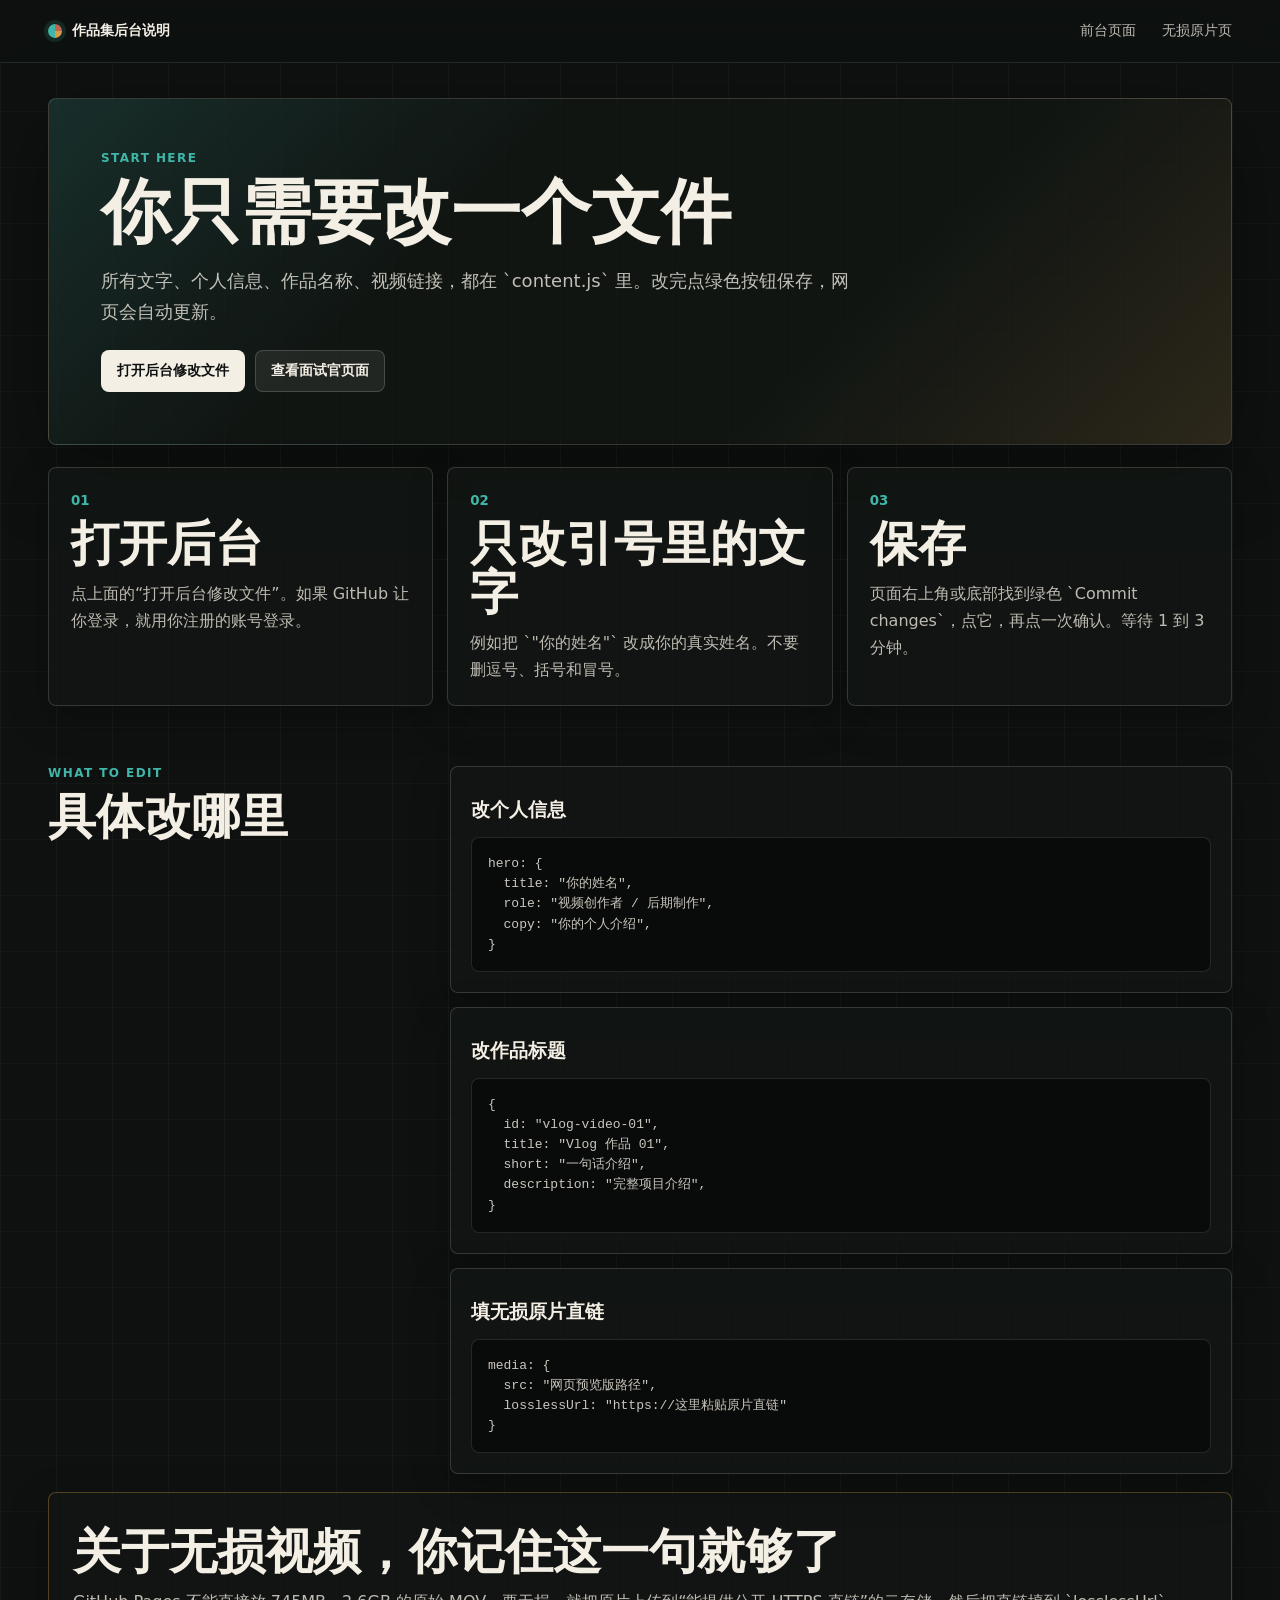
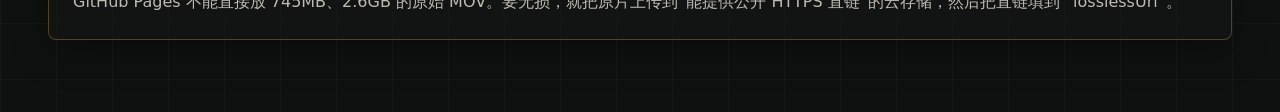
==== admin.html @ d9e008d7 "Add lossless video page and editing guide" ====
<!doctype html>
<html lang="zh-CN">
  <head>
    <meta charset="utf-8" />
    <meta name="viewport" content="width=device-width, initial-scale=1" />
    <title>后台修改说明 | 视频作品集</title>
    <meta name="robots" content="noindex, nofollow" />
    <link rel="icon" href="assets/favicon.svg" type="image/svg+xml" />
    <link rel="stylesheet" href="styles.css" />
  </head>
  <body class="admin-page">
    <header class="site-header">
      <a class="brand" href="index.html">
        <span class="brand-mark" aria-hidden="true"></span>
        <span>作品集后台说明</span>
      </a>
      <nav class="nav-links" aria-label="后台说明导航">
        <a href="index.html">前台页面</a>
        <a href="lossless.html">无损原片页</a>
      </nav>
    </header>

    <main class="admin-main">
      <section class="admin-hero" aria-labelledby="admin-title">
        <p class="eyebrow">Start Here</p>
        <h1 id="admin-title">你只需要改一个文件</h1>
        <p>所有文字、个人信息、作品名称、视频链接，都在 `content.js` 里。改完点绿色按钮保存，网页会自动更新。</p>
        <div class="hero-actions">
          <a class="button primary" href="https://github.com/litu03140-sys/video-portfolio/edit/main/content.js">
            打开后台修改文件
          </a>
          <a class="button secondary" href="https://litu03140-sys.github.io/video-portfolio/">
            查看面试官页面
          </a>
        </div>
      </section>

      <section class="admin-steps" aria-label="修改步骤">
        <article>
          <small>01</small>
          <h2>打开后台</h2>
          <p>点上面的“打开后台修改文件”。如果 GitHub 让你登录，就用你注册的账号登录。</p>
        </article>
        <article>
          <small>02</small>
          <h2>只改引号里的文字</h2>
          <p>例如把 `"你的姓名"` 改成你的真实姓名。不要删逗号、括号和冒号。</p>
        </article>
        <article>
          <small>03</small>
          <h2>保存</h2>
          <p>页面右上角或底部找到绿色 `Commit changes`，点它，再点一次确认。等待 1 到 3 分钟。</p>
        </article>
      </section>

      <section class="admin-guide" aria-label="具体改哪里">
        <div>
          <p class="eyebrow">What To Edit</p>
          <h2>具体改哪里</h2>
        </div>
        <div class="guide-list">
          <article>
            <h3>改个人信息</h3>
            <pre><code>hero: {
  title: "你的姓名",
  role: "视频创作者 / 后期制作",
  copy: "你的个人介绍",
}</code></pre>
          </article>
          <article>
            <h3>改作品标题</h3>
            <pre><code>{
  id: "vlog-video-01",
  title: "Vlog 作品 01",
  short: "一句话介绍",
  description: "完整项目介绍",
}</code></pre>
          </article>
          <article id="lossless-url">
            <h3>填无损原片直链</h3>
            <pre><code>media: {
  src: "网页预览版路径",
  losslessUrl: "https://这里粘贴原片直链"
}</code></pre>
          </article>
        </div>
      </section>

      <section class="admin-warning">
        <h2>关于无损视频，你记住这一句就够了</h2>
        <p>GitHub Pages 不能直接放 745MB、2.6GB 的原始 MOV。要无损，就把原片上传到“能提供公开 HTTPS 直链”的云存储，然后把直链填到 `losslessUrl`。</p>
      </section>
    </main>
  </body>
</html>
---- styles.css ----
:root {
  color-scheme: dark;
  --ink: #0e1110;
  --panel: rgba(18, 22, 20, 0.78);
  --panel-solid: #171b19;
  --paper: #f4efe5;
  --muted: #c8c1b4;
  --line: rgba(244, 239, 229, 0.16);
  --teal: #3fb6a8;
  --amber: #d79b49;
  --brick: #bf6653;
  --olive: #9fae62;
  --shadow: 0 22px 80px rgba(0, 0, 0, 0.34);
  --soft-shadow: 0 12px 38px rgba(0, 0, 0, 0.26);
  --radius: 8px;
  font-family:
    Inter, "PingFang SC", "Hiragino Sans GB", "Microsoft YaHei", system-ui,
    -apple-system, BlinkMacSystemFont, "Segoe UI", sans-serif;
}

* {
  box-sizing: border-box;
}

html {
  scroll-behavior: smooth;
}

body {
  margin: 0;
  overflow-x: hidden;
  background:
    linear-gradient(90deg, rgba(244, 239, 229, 0.035) 1px, transparent 1px),
    linear-gradient(0deg, rgba(244, 239, 229, 0.025) 1px, transparent 1px),
    var(--ink);
  background-size: 56px 56px;
  color: var(--paper);
  letter-spacing: 0;
}

body::selection {
  background: var(--amber);
  color: var(--ink);
}

a {
  color: inherit;
  text-decoration: none;
}

button,
a {
  -webkit-tap-highlight-color: transparent;
}

button {
  font: inherit;
}

h1,
h2,
h3,
p {
  margin: 0;
  min-width: 0;
  overflow-wrap: anywhere;
}

h1,
h2 {
  line-height: 1.02;
}

.site-header {
  position: fixed;
  z-index: 20;
  top: 0;
  left: 0;
  right: 0;
  display: flex;
  align-items: center;
  justify-content: space-between;
  gap: 18px;
  padding: 14px clamp(18px, 4vw, 48px);
  border-bottom: 1px solid rgba(244, 239, 229, 0.1);
  background: rgba(14, 17, 16, 0.78);
  backdrop-filter: blur(18px);
}

.brand {
  display: inline-flex;
  align-items: center;
  gap: 10px;
  min-width: max-content;
  font-size: 14px;
  font-weight: 800;
}

.brand-mark {
  width: 14px;
  height: 14px;
  border-radius: 50%;
  background:
    linear-gradient(90deg, var(--teal) 0 50%, transparent 50%),
    linear-gradient(0deg, var(--amber) 0 50%, var(--brick) 50%);
  box-shadow: 0 0 0 4px rgba(63, 182, 168, 0.14);
}

.nav-links {
  display: flex;
  align-items: center;
  gap: clamp(12px, 2vw, 26px);
  color: rgba(244, 239, 229, 0.76);
  font-size: 14px;
}

.nav-links a {
  padding: 8px 0;
}

.nav-links a:hover,
.nav-links a:focus-visible {
  color: var(--paper);
}

.first-screen {
  position: relative;
  min-height: 100svh;
  display: grid;
  align-items: start;
  padding: 86px clamp(18px, 4vw, 48px) 28px;
  overflow: hidden;
}

.first-screen::after {
  content: "";
  position: absolute;
  right: clamp(10px, 2vw, 26px);
  top: 92px;
  bottom: 28px;
  width: 10px;
  opacity: 0.42;
  background: repeating-linear-gradient(
    180deg,
    rgba(244, 239, 229, 0.42) 0 8px,
    transparent 8px 18px
  );
}

.hero-image,
.hero-scrim {
  position: absolute;
  inset: 0;
}

.hero-image {
  width: 100%;
  height: 100%;
  object-fit: cover;
  object-position: center;
  filter: saturate(0.88) contrast(1.04);
}

.hero-scrim {
  background:
    linear-gradient(115deg, rgba(63, 182, 168, 0.12), transparent 34%),
    linear-gradient(90deg, rgba(14, 17, 16, 0.92), rgba(14, 17, 16, 0.72) 44%, rgba(14, 17, 16, 0.34)),
    linear-gradient(0deg, rgba(14, 17, 16, 0.96), rgba(14, 17, 16, 0.18) 58%);
}

.first-grid {
  position: relative;
  z-index: 1;
  width: min(1280px, 100%);
  margin: 0 auto;
  display: grid;
  grid-template-columns: minmax(300px, 0.92fr) minmax(0, 1.08fr);
  gap: clamp(18px, 3vw, 32px);
  align-items: stretch;
}

.intro-column {
  min-width: 0;
  display: grid;
  align-content: start;
  gap: clamp(14px, 2vw, 20px);
}

.profile-panel,
.showcase-panel {
  position: relative;
  min-width: 0;
  border: 1px solid var(--line);
  border-radius: var(--radius);
  background:
    linear-gradient(135deg, rgba(244, 239, 229, 0.08), transparent 38%),
    var(--panel);
  box-shadow: var(--shadow);
  backdrop-filter: blur(18px);
}

.profile-panel::before,
.showcase-panel::before {
  content: "";
  position: absolute;
  left: 0;
  right: 0;
  top: 0;
  height: 3px;
  background: linear-gradient(90deg, var(--teal), var(--amber), var(--brick));
}

.profile-panel {
  padding: clamp(22px, 3vw, 32px);
  display: flex;
  flex-direction: column;
  justify-content: center;
}

.showcase-panel {
  display: flex;
  flex-direction: column;
}

.eyebrow {
  margin-bottom: 12px;
  color: var(--teal);
  font-size: 12px;
  font-weight: 850;
  letter-spacing: 0.12em;
  text-transform: uppercase;
}

h1 {
  font-size: clamp(42px, 5.5vw, 72px);
  letter-spacing: 0;
}

.hero-role {
  margin-top: 12px;
  color: var(--amber);
  font-size: clamp(16px, 1.7vw, 20px);
  font-weight: 780;
}

.hero-copy {
  margin-top: 16px;
  color: rgba(244, 239, 229, 0.82);
  font-size: 16px;
  line-height: 1.66;
}

.profile-facts {
  display: grid;
  gap: 10px;
  margin: 20px 0 0;
}

.profile-facts div {
  display: grid;
  grid-template-columns: 54px minmax(0, 1fr);
  gap: 12px;
}

.profile-facts dt,
.profile-facts dd {
  margin: 0;
}

.profile-facts dt {
  color: rgba(244, 239, 229, 0.52);
  font-size: 13px;
}

.profile-facts dd {
  color: var(--paper);
  font-weight: 720;
}

.profile-tags {
  display: flex;
  flex-wrap: wrap;
  gap: 8px;
  margin-top: 20px;
}

.profile-tags span,
.window-group {
  border: 1px solid rgba(244, 239, 229, 0.14);
  border-radius: 999px;
  background: rgba(244, 239, 229, 0.08);
  color: rgba(244, 239, 229, 0.78);
  font-size: 12px;
  font-weight: 760;
}

.profile-tags span {
  padding: 7px 10px;
}

.hero-actions,
.dialog-actions {
  display: flex;
  flex-wrap: wrap;
  gap: 10px;
  margin-top: 22px;
}

.button {
  min-height: 42px;
  display: inline-flex;
  align-items: center;
  justify-content: center;
  padding: 0 15px;
  border: 1px solid rgba(244, 239, 229, 0.18);
  border-radius: var(--radius);
  font-size: 14px;
  font-weight: 780;
  transition:
    transform 160ms ease,
    background 160ms ease,
    border-color 160ms ease;
}

.button:hover,
.button:focus-visible {
  transform: translateY(-1px);
}

.button.primary {
  border-color: transparent;
  background: var(--paper);
  color: var(--ink);
}

.button.secondary {
  background: rgba(244, 239, 229, 0.08);
}

.showcase-panel {
  padding: clamp(18px, 3vw, 28px);
}

.panel-heading,
.section-heading {
  display: flex;
  align-items: end;
  justify-content: space-between;
  gap: 18px;
  margin-bottom: 18px;
}

h2 {
  font-size: clamp(28px, 4vw, 48px);
}

.panel-heading p:last-child,
.section-heading p:last-child {
  max-width: 320px;
  color: rgba(244, 239, 229, 0.7);
  line-height: 1.65;
}

.spotlight-grid {
  display: grid;
  grid-template-columns: repeat(2, minmax(0, 1fr));
  gap: 14px;
}

.project-window {
  position: relative;
  min-width: 0;
  width: 100%;
  min-height: 240px;
  overflow: hidden;
  border: 1px solid rgba(244, 239, 229, 0.14);
  border-radius: var(--radius);
  background:
    linear-gradient(135deg, rgba(244, 239, 229, 0.06), transparent 42%),
    #191d1b;
  color: var(--paper);
  cursor: pointer;
  text-align: left;
  box-shadow: var(--soft-shadow);
  transition:
    transform 180ms ease,
    border-color 180ms ease,
    box-shadow 180ms ease;
}

.project-window:hover,
.project-window:focus-visible {
  transform: translateY(-3px);
  border-color: color-mix(in srgb, var(--accent), white 18%);
  box-shadow: 0 18px 46px rgba(0, 0, 0, 0.36);
}

.project-window.spotlight {
  aspect-ratio: 16 / 10;
  min-height: 220px;
}

.project-window.standard {
  aspect-ratio: 16 / 10;
  min-height: 220px;
}

.project-window img,
.project-window .window-overlay {
  position: absolute;
  inset: 0;
  width: 100%;
  height: 100%;
}

.project-window img {
  object-fit: cover;
  filter: saturate(0.88) contrast(1.04);
  transition: transform 500ms ease;
}

.project-window:hover img,
.project-window:focus-visible img {
  transform: scale(1.035);
}

.window-overlay {
  background:
    linear-gradient(0deg, rgba(14, 17, 16, 0.92), transparent 62%),
    linear-gradient(90deg, color-mix(in srgb, var(--accent), transparent 40%), transparent 60%);
}

.play-indicator,
.detail-indicator {
  position: absolute;
  z-index: 2;
  top: 16px;
  right: 16px;
  width: 46px;
  height: 46px;
  border: 1px solid rgba(244, 239, 229, 0.36);
  border-radius: 50%;
  background: rgba(14, 17, 16, 0.62);
  backdrop-filter: blur(12px);
}

.window-number {
  position: absolute;
  z-index: 2;
  top: 17px;
  left: 18px;
  color: rgba(244, 239, 229, 0.68);
  font-size: 12px;
  font-weight: 850;
}

.play-indicator::before {
  content: "";
  position: absolute;
  top: 50%;
  left: 55%;
  width: 0;
  height: 0;
  transform: translate(-50%, -50%);
  border-top: 8px solid transparent;
  border-bottom: 8px solid transparent;
  border-left: 12px solid var(--paper);
}

.detail-indicator::before,
.detail-indicator::after {
  content: "";
  position: absolute;
  background: var(--paper);
}

.detail-indicator::before {
  top: 22px;
  left: 14px;
  width: 18px;
  height: 2px;
}

.detail-indicator::after {
  top: 14px;
  left: 22px;
  width: 2px;
  height: 18px;
}

.window-text {
  position: absolute;
  z-index: 2;
  left: 18px;
  right: 18px;
  bottom: 18px;
  display: grid;
  gap: 9px;
}

.window-group {
  width: max-content;
  max-width: 100%;
  padding: 6px 9px;
}

.window-text strong {
  font-size: clamp(22px, 3vw, 34px);
  line-height: 1.04;
}

.project-window.standard .window-text strong {
  font-size: clamp(20px, 2.2vw, 28px);
}

.window-text span:last-child {
  color: rgba(244, 239, 229, 0.74);
  line-height: 1.45;
}

.category-strip {
  position: relative;
  z-index: 3;
  width: 100%;
  margin: 0;
  display: grid;
  grid-template-columns: repeat(3, minmax(0, 1fr));
  gap: 1px;
  border: 1px solid var(--line);
  background: var(--line);
}

.category-tile {
  min-width: 0;
  min-height: 70px;
  padding: 14px;
  border: 0;
  background:
    linear-gradient(135deg, color-mix(in srgb, var(--accent, var(--teal)), transparent 86%), transparent),
    #151917;
  color: var(--paper);
  cursor: pointer;
  text-align: left;
  transition:
    background 160ms ease,
    transform 160ms ease;
}

.category-tile:hover,
.category-tile:focus-visible {
  background: #1f2522;
  transform: translateY(-1px);
}

.category-tile strong,
.category-tile span,
.category-tile small {
  display: block;
}

.category-tile small {
  margin-bottom: 8px;
  color: color-mix(in srgb, var(--accent, var(--teal)), white 18%);
  font-size: 11px;
  font-weight: 850;
}

.category-tile strong {
  font-size: 18px;
}

.category-tile span {
  margin-top: 8px;
  color: rgba(244, 239, 229, 0.62);
  font-size: 13px;
  line-height: 1.4;
}

.section-wrap {
  width: min(1280px, calc(100% - 36px));
  margin: 0 auto;
  padding: clamp(64px, 9vw, 106px) 0;
}

.project-grid {
  display: grid;
  grid-template-columns: repeat(3, minmax(0, 1fr));
  gap: 14px;
}

.about {
  display: grid;
  grid-template-columns: minmax(240px, 0.7fr) minmax(0, 1fr);
  gap: clamp(28px, 6vw, 80px);
  border-top: 1px solid var(--line);
}

.about-copy {
  display: grid;
  gap: 16px;
  color: rgba(244, 239, 229, 0.76);
  font-size: 18px;
  line-height: 1.82;
}

.project-dialog {
  width: min(980px, calc(100% - 30px));
  max-height: calc(100% - 30px);
  padding: 0;
  overflow: auto;
  border: 1px solid rgba(244, 239, 229, 0.16);
  border-radius: var(--radius);
  background: var(--panel-solid);
  color: var(--paper);
  box-shadow: var(--shadow);
}

.project-dialog::backdrop {
  background: rgba(0, 0, 0, 0.76);
  backdrop-filter: blur(8px);
}

.dialog-close {
  position: absolute;
  z-index: 4;
  top: 12px;
  right: 12px;
  width: 38px;
  height: 38px;
  border: 1px solid rgba(244, 239, 229, 0.22);
  border-radius: 50%;
  background: rgba(14, 17, 16, 0.74);
  color: var(--paper);
  cursor: pointer;
  font-size: 24px;
  line-height: 1;
}

.dialog-media {
  aspect-ratio: 16 / 9;
  background: #050605;
}

.dialog-media img,
.dialog-media video,
.dialog-media iframe {
  display: block;
  width: 100%;
  height: 100%;
  border: 0;
}

.dialog-media img {
  object-fit: cover;
}

.dialog-media video {
  object-fit: contain;
}

.dialog-body {
  padding: clamp(22px, 4vw, 36px);
}

.dialog-body p {
  color: rgba(244, 239, 229, 0.78);
  line-height: 1.75;
}

.detail-list {
  display: grid;
  grid-template-columns: repeat(3, minmax(0, 1fr));
  gap: 1px;
  margin: 24px 0 0;
  background: var(--line);
  border: 1px solid var(--line);
}

.detail-list div {
  min-width: 0;
  padding: 16px;
  background: #141817;
}

.detail-list dt,
.detail-list dd {
  margin: 0;
}

.detail-list dt {
  margin-bottom: 8px;
  color: var(--amber);
  font-size: 12px;
  font-weight: 850;
}

.detail-list dd {
  color: rgba(244, 239, 229, 0.76);
  line-height: 1.6;
}

.lossless-main,
.admin-main {
  min-height: 100svh;
  padding: 98px clamp(18px, 4vw, 48px) 72px;
}

.lossless-hero,
.admin-hero {
  width: min(1280px, 100%);
  margin: 0 auto 22px;
  padding: clamp(28px, 5vw, 52px);
  border: 1px solid var(--line);
  border-radius: var(--radius);
  background:
    linear-gradient(135deg, rgba(63, 182, 168, 0.16), transparent 34%),
    linear-gradient(315deg, rgba(215, 155, 73, 0.14), transparent 34%),
    rgba(18, 22, 20, 0.82);
  box-shadow: var(--shadow);
}

.lossless-hero h1,
.admin-hero h1 {
  max-width: 850px;
}

.lossless-hero p:not(.eyebrow),
.admin-hero p:not(.eyebrow) {
  max-width: 760px;
  margin-top: 16px;
  color: rgba(244, 239, 229, 0.78);
  font-size: 18px;
  line-height: 1.75;
}

.lossless-list {
  width: min(1280px, 100%);
  margin: 0 auto;
  display: grid;
  gap: 18px;
}

.lossless-card {
  display: grid;
  grid-template-columns: minmax(0, 1.15fr) minmax(280px, 0.85fr);
  overflow: hidden;
  border: 1px solid var(--line);
  border-radius: var(--radius);
  background:
    linear-gradient(135deg, color-mix(in srgb, var(--accent), transparent 86%), transparent 36%),
    #151917;
  box-shadow: var(--soft-shadow);
}

.lossless-player {
  position: relative;
  min-height: 360px;
  background: #050605;
}

.lossless-player video {
  display: block;
  width: 100%;
  height: 100%;
  min-height: 360px;
  object-fit: contain;
}

.lossless-empty {
  position: absolute;
  left: 18px;
  right: 18px;
  bottom: 18px;
  padding: 11px 12px;
  border: 1px solid rgba(244, 239, 229, 0.16);
  border-radius: var(--radius);
  background: rgba(14, 17, 16, 0.74);
  color: rgba(244, 239, 229, 0.78);
  backdrop-filter: blur(14px);
}

.lossless-card-body {
  min-width: 0;
  padding: clamp(22px, 4vw, 34px);
}

.lossless-card-body h2 {
  font-size: clamp(28px, 4vw, 44px);
}

.lossless-card-body > p {
  margin-top: 14px;
  color: rgba(244, 239, 229, 0.76);
  line-height: 1.75;
}

.lossless-meta {
  display: grid;
  gap: 1px;
  margin: 24px 0 0;
  overflow: hidden;
  border: 1px solid var(--line);
  border-radius: var(--radius);
  background: var(--line);
}

.lossless-meta div {
  min-width: 0;
  padding: 13px 14px;
  background: rgba(14, 17, 16, 0.76);
}

.lossless-meta dt,
.lossless-meta dd {
  margin: 0;
}

.lossless-meta dt {
  color: var(--amber);
  font-size: 12px;
  font-weight: 850;
}

.lossless-meta dd {
  margin-top: 5px;
  color: rgba(244, 239, 229, 0.78);
  overflow-wrap: anywhere;
}

.local-file-button {
  cursor: pointer;
}

.local-file-button input {
  position: absolute;
  width: 1px;
  height: 1px;
  opacity: 0;
  pointer-events: none;
}

.lossless-note {
  display: grid;
  grid-template-columns: minmax(240px, 0.7fr) minmax(0, 1fr);
  gap: clamp(26px, 5vw, 68px);
}

.admin-steps,
.admin-guide,
.admin-warning {
  width: min(1280px, 100%);
  margin: 18px auto 0;
}

.admin-steps {
  display: grid;
  grid-template-columns: repeat(3, minmax(0, 1fr));
  gap: 14px;
}

.admin-steps article,
.guide-list article,
.admin-warning {
  border: 1px solid var(--line);
  border-radius: var(--radius);
  background: rgba(18, 22, 20, 0.78);
  box-shadow: var(--soft-shadow);
}

.admin-steps article {
  padding: 22px;
}

.admin-steps small {
  color: var(--teal);
  font-weight: 850;
}

.admin-steps h2,
.guide-list h3,
.admin-warning h2 {
  margin: 10px 0 0;
}

.admin-steps p,
.admin-warning p {
  margin-top: 12px;
  color: rgba(244, 239, 229, 0.76);
  line-height: 1.7;
}

.admin-guide {
  display: grid;
  grid-template-columns: minmax(220px, 0.45fr) minmax(0, 1fr);
  gap: clamp(22px, 4vw, 50px);
  padding-top: 42px;
}

.guide-list {
  display: grid;
  gap: 14px;
}

.guide-list article {
  padding: 20px;
}

pre {
  margin: 14px 0 0;
  overflow-x: auto;
  padding: 16px;
  border: 1px solid rgba(244, 239, 229, 0.12);
  border-radius: var(--radius);
  background: #090b0a;
  color: rgba(244, 239, 229, 0.82);
  line-height: 1.55;
}

.admin-warning {
  padding: 24px;
  border-color: rgba(215, 155, 73, 0.34);
}

@media (max-width: 1020px) {
  .first-grid,
  .about,
  .lossless-card,
  .lossless-note,
  .admin-guide {
    grid-template-columns: 1fr;
  }

  .first-screen {
    min-height: auto;
    padding-top: 96px;
  }

  .project-window.spotlight {
    aspect-ratio: 16 / 10;
  }

  .admin-steps {
    grid-template-columns: 1fr;
  }
}

@media (max-width: 760px) {
  .site-header {
    align-items: flex-start;
    flex-direction: column;
    gap: 8px;
  }

  .nav-links {
    width: 100%;
    overflow-x: auto;
    padding-bottom: 2px;
  }

  .spotlight-grid,
  .project-grid,
  .detail-list {
    grid-template-columns: 1fr;
  }

  .panel-heading,
  .section-heading {
    align-items: flex-start;
    flex-direction: column;
  }

  .category-strip {
    grid-template-columns: repeat(2, minmax(0, 1fr));
  }

  .category-tile span {
    display: none;
  }

  .profile-tags {
    display: none;
  }

  .lossless-main,
  .admin-main {
    padding-top: 118px;
  }

  .lossless-player,
  .lossless-player video {
    min-height: 230px;
  }
}

@media (max-width: 520px) {
  .first-screen {
    padding-left: 16px;
    padding-right: 16px;
  }

  .profile-panel,
  .showcase-panel {
    padding: 20px;
  }

  h1 {
    font-size: 44px;
  }

  .category-strip,
  .section-wrap {
    width: min(100% - 32px, 1280px);
  }

  .category-strip {
    grid-template-columns: repeat(2, minmax(0, 1fr));
  }

  .profile-facts div {
    grid-template-columns: 48px minmax(0, 1fr);
  }
}
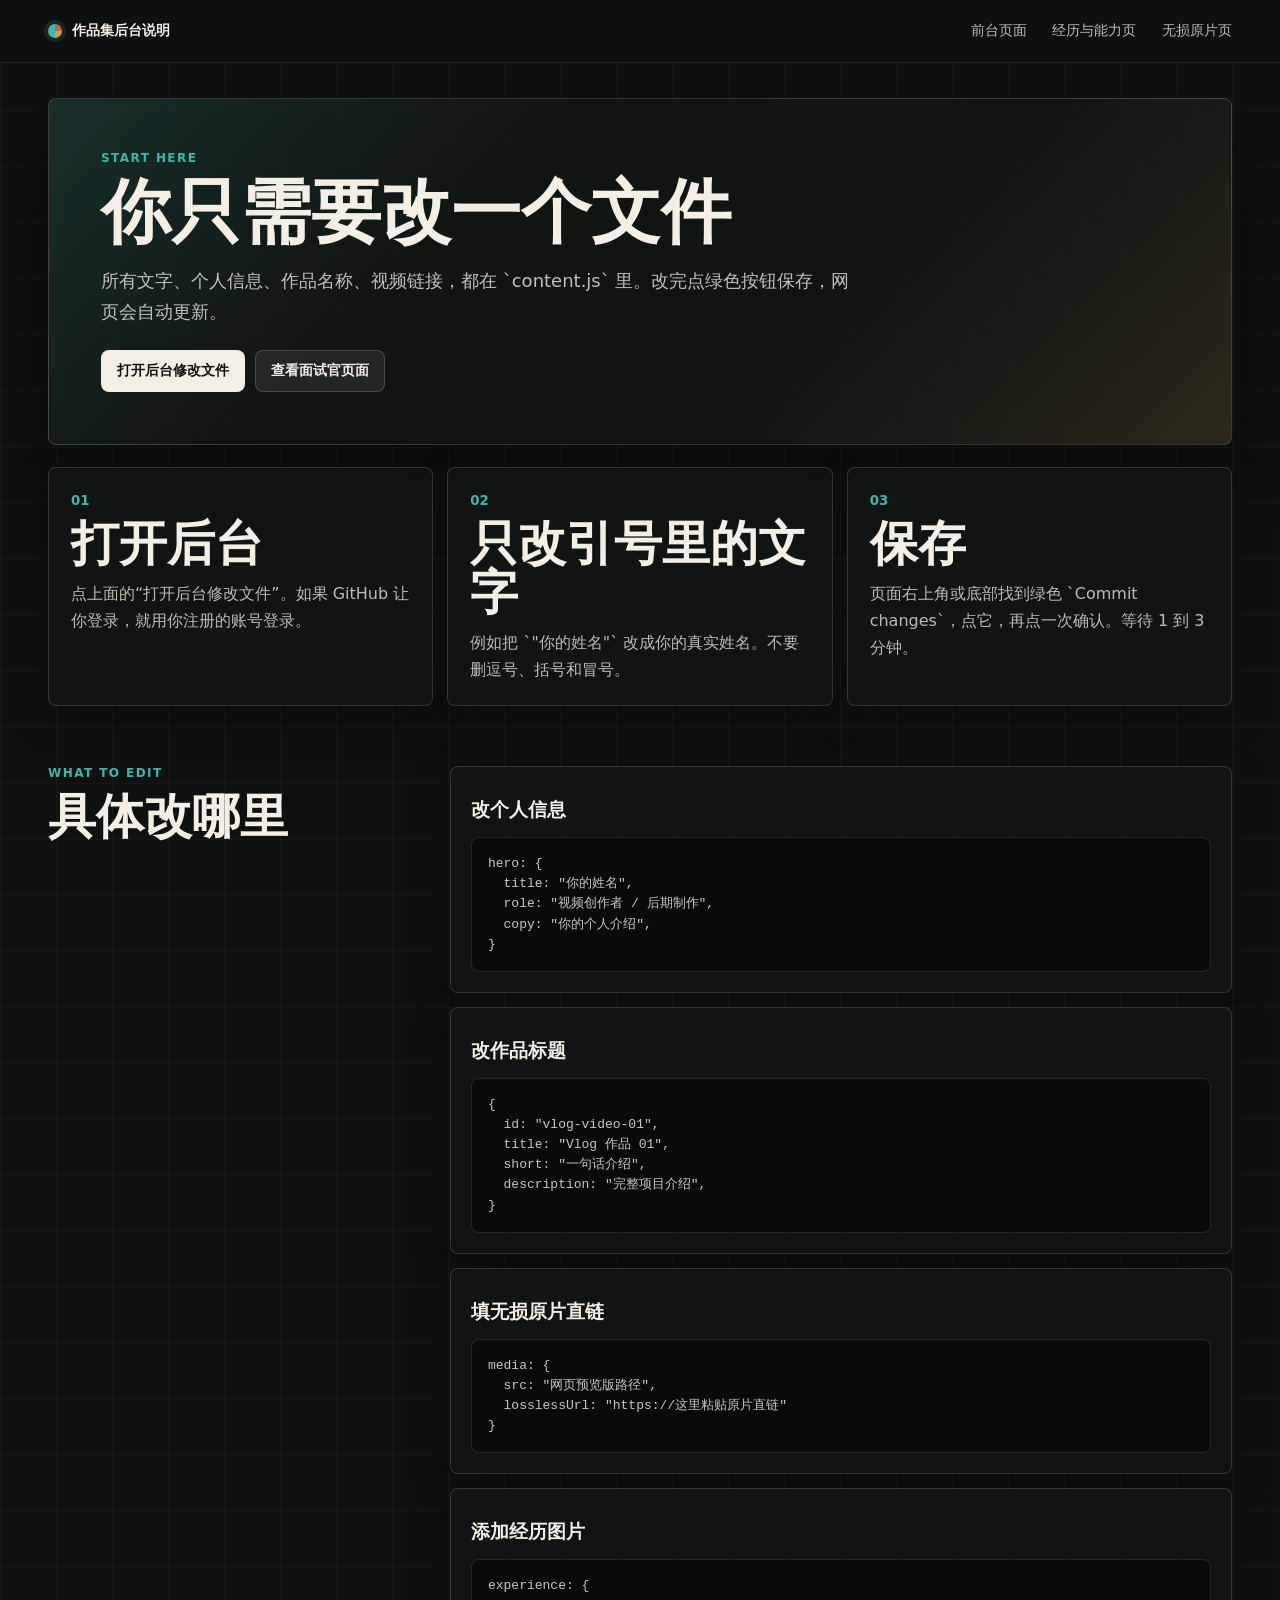
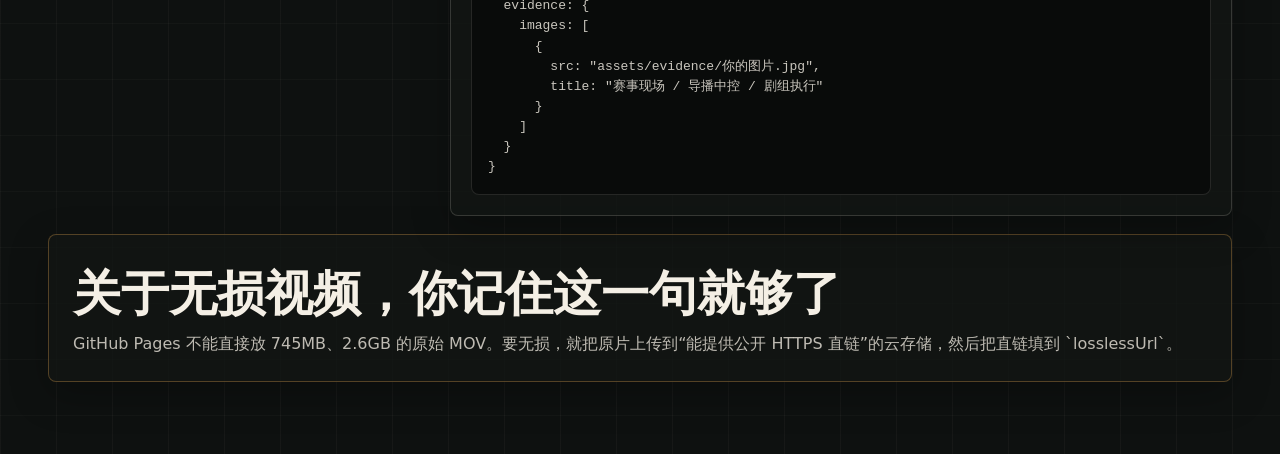
==== commit e9b6312e: "Add experience and capability page" ====
--- a/admin.html
+++ b/admin.html
@@ -16,6 +16,7 @@
       </a>
       <nav class="nav-links" aria-label="后台说明导航">
         <a href="index.html">前台页面</a>
+        <a href="experience.html">经历与能力页</a>
         <a href="lossless.html">无损原片页</a>
       </nav>
     </header>
@@ -83,6 +84,19 @@
   losslessUrl: "https://这里粘贴原片直链"
 }</code></pre>
           </article>
+          <article>
+            <h3>添加经历图片</h3>
+            <pre><code>experience: {
+  evidence: {
+    images: [
+      {
+        src: "assets/evidence/你的图片.jpg",
+        title: "赛事现场 / 导播中控 / 剧组执行"
+      }
+    ]
+  }
+}</code></pre>
+          </article>
         </div>
       </section>
 
--- a/styles.css
+++ b/styles.css
@@ -215,6 +215,24 @@
   display: flex;
   flex-direction: column;
   justify-content: center;
+}
+
+.profile-head {
+  display: grid;
+  grid-template-columns: 112px minmax(0, 1fr);
+  gap: 18px;
+  align-items: center;
+}
+
+.profile-photo {
+  width: 112px;
+  aspect-ratio: 4 / 5;
+  display: block;
+  object-fit: cover;
+  border: 1px solid rgba(244, 239, 229, 0.28);
+  border-radius: var(--radius);
+  background: #f4efe5;
+  box-shadow: 0 14px 34px rgba(0, 0, 0, 0.28);
 }
 
 .showcase-panel {
@@ -921,12 +939,292 @@
   border-color: rgba(215, 155, 73, 0.34);
 }
 
+.experience-main {
+  min-height: 100svh;
+  padding: 98px clamp(18px, 4vw, 48px) 72px;
+}
+
+.experience-hero,
+.experience-section {
+  width: min(1280px, 100%);
+  margin: 0 auto;
+}
+
+.experience-hero {
+  display: grid;
+  grid-template-columns: minmax(0, 1fr) minmax(280px, 0.64fr);
+  gap: clamp(22px, 4vw, 54px);
+  align-items: end;
+  padding: clamp(30px, 5vw, 56px);
+  border: 1px solid var(--line);
+  border-radius: var(--radius);
+  background:
+    linear-gradient(135deg, rgba(63, 182, 168, 0.16), transparent 35%),
+    linear-gradient(315deg, rgba(191, 102, 83, 0.12), transparent 38%),
+    rgba(18, 22, 20, 0.84);
+  box-shadow: var(--shadow);
+}
+
+.experience-hero p:not(.eyebrow) {
+  max-width: 760px;
+  margin-top: 16px;
+  color: rgba(244, 239, 229, 0.78);
+  font-size: 18px;
+  line-height: 1.76;
+}
+
+.experience-stats {
+  display: grid;
+  grid-template-columns: repeat(2, minmax(0, 1fr));
+  gap: 1px;
+  overflow: hidden;
+  border: 1px solid var(--line);
+  border-radius: var(--radius);
+  background: var(--line);
+}
+
+.experience-stats div {
+  min-width: 0;
+  padding: 20px;
+  background: rgba(14, 17, 16, 0.74);
+}
+
+.experience-stats strong,
+.experience-stats span {
+  display: block;
+}
+
+.experience-stats strong {
+  color: var(--paper);
+  font-size: clamp(28px, 4vw, 44px);
+  line-height: 1;
+}
+
+.experience-stats span {
+  margin-top: 8px;
+  color: rgba(244, 239, 229, 0.62);
+  line-height: 1.45;
+}
+
+.experience-section {
+  padding-top: clamp(44px, 7vw, 82px);
+}
+
+.experience-heading {
+  display: grid;
+  grid-template-columns: minmax(220px, 0.4fr) minmax(0, 1fr);
+  gap: clamp(18px, 4vw, 46px);
+  align-items: start;
+  margin-bottom: 18px;
+}
+
+.experience-heading > p:last-child {
+  color: rgba(244, 239, 229, 0.72);
+  line-height: 1.75;
+}
+
+.role-strip,
+.timeline-tags,
+.project-roles {
+  display: flex;
+  flex-wrap: wrap;
+  gap: 8px;
+}
+
+.role-strip span,
+.timeline-tags span,
+.project-roles span {
+  border: 1px solid rgba(244, 239, 229, 0.14);
+  border-radius: 999px;
+  background: rgba(244, 239, 229, 0.08);
+  color: rgba(244, 239, 229, 0.78);
+  font-size: 13px;
+  font-weight: 760;
+}
+
+.role-strip span {
+  padding: 10px 13px;
+}
+
+.timeline-tags span,
+.project-roles span {
+  padding: 7px 10px;
+}
+
+.strength-grid,
+.skill-grid,
+.evidence-grid {
+  display: grid;
+  grid-template-columns: repeat(3, minmax(0, 1fr));
+  gap: 14px;
+}
+
+.strength-grid article,
+.skill-grid article,
+.timeline-card,
+.split-section article,
+.evidence-placeholder,
+.evidence-grid figure {
+  border: 1px solid var(--line);
+  border-radius: var(--radius);
+  background:
+    linear-gradient(135deg, rgba(244, 239, 229, 0.06), transparent 36%),
+    rgba(18, 22, 20, 0.78);
+  box-shadow: var(--soft-shadow);
+}
+
+.strength-grid article,
+.skill-grid article {
+  min-width: 0;
+  padding: 20px;
+}
+
+.strength-grid small {
+  color: var(--teal);
+  font-weight: 850;
+}
+
+.strength-grid h3,
+.skill-grid h3 {
+  margin: 10px 0 0;
+  font-size: 20px;
+}
+
+.strength-grid p,
+.skill-grid li,
+.timeline-card li,
+.split-section li {
+  color: rgba(244, 239, 229, 0.74);
+  line-height: 1.7;
+}
+
+.skill-grid ul,
+.timeline-card ul,
+.split-section ul {
+  margin: 14px 0 0;
+  padding-left: 18px;
+}
+
+.skill-grid li + li,
+.timeline-card li + li,
+.split-section li + li {
+  margin-top: 8px;
+}
+
+.timeline-list {
+  display: grid;
+  gap: 16px;
+}
+
+.timeline-card {
+  position: relative;
+  overflow: hidden;
+  padding: clamp(22px, 4vw, 34px);
+}
+
+.timeline-card::before {
+  content: "";
+  position: absolute;
+  inset: 0 auto 0 0;
+  width: 4px;
+  background: linear-gradient(180deg, var(--teal), var(--amber), var(--brick));
+}
+
+.timeline-meta,
+.timeline-header {
+  display: flex;
+  justify-content: space-between;
+  gap: 18px;
+}
+
+.timeline-meta {
+  align-items: center;
+  color: rgba(244, 239, 229, 0.58);
+  font-size: 13px;
+  font-weight: 760;
+}
+
+.timeline-meta strong {
+  color: var(--amber);
+}
+
+.timeline-header {
+  align-items: start;
+  margin-top: 14px;
+}
+
+.timeline-header h3 {
+  font-size: clamp(24px, 3vw, 36px);
+}
+
+.timeline-header p {
+  margin-top: 8px;
+  color: rgba(244, 239, 229, 0.74);
+  font-weight: 760;
+}
+
+.project-roles {
+  margin-top: 18px;
+}
+
+.evidence-grid figure {
+  min-width: 0;
+  overflow: hidden;
+  margin: 0;
+}
+
+.evidence-grid img {
+  display: block;
+  width: 100%;
+  aspect-ratio: 4 / 3;
+  object-fit: cover;
+}
+
+.evidence-grid figcaption {
+  padding: 12px 14px;
+  color: rgba(244, 239, 229, 0.76);
+  font-weight: 760;
+}
+
+.evidence-placeholder {
+  min-height: 170px;
+  display: grid;
+  place-items: center;
+  align-content: center;
+  gap: 10px;
+  color: rgba(244, 239, 229, 0.7);
+}
+
+.evidence-placeholder span {
+  width: 42px;
+  height: 42px;
+  display: inline-grid;
+  place-items: center;
+  border: 1px solid rgba(244, 239, 229, 0.2);
+  border-radius: 50%;
+  color: var(--teal);
+  font-size: 24px;
+}
+
+.split-section {
+  display: grid;
+  grid-template-columns: minmax(0, 1fr) minmax(0, 1fr);
+  gap: 14px;
+}
+
+.split-section article {
+  padding: 22px;
+}
+
 @media (max-width: 1020px) {
   .first-grid,
   .about,
   .lossless-card,
   .lossless-note,
-  .admin-guide {
+  .admin-guide,
+  .experience-hero,
+  .experience-heading,
+  .split-section {
     grid-template-columns: 1fr;
   }
 
@@ -939,7 +1237,10 @@
     aspect-ratio: 16 / 10;
   }
 
-  .admin-steps {
+  .admin-steps,
+  .strength-grid,
+  .skill-grid,
+  .evidence-grid {
     grid-template-columns: 1fr;
   }
 }
@@ -973,6 +1274,15 @@
     grid-template-columns: repeat(2, minmax(0, 1fr));
   }
 
+  .category-tile {
+    min-height: 50px;
+    padding: 10px 12px;
+  }
+
+  .category-tile small {
+    display: none;
+  }
+
   .category-tile span {
     display: none;
   }
@@ -982,8 +1292,14 @@
   }
 
   .lossless-main,
-  .admin-main {
+  .admin-main,
+  .experience-main {
     padding-top: 118px;
+  }
+
+  .timeline-meta,
+  .timeline-header {
+    flex-direction: column;
   }
 
   .lossless-player,
@@ -1003,8 +1319,17 @@
     padding: 20px;
   }
 
+  .profile-head {
+    grid-template-columns: 82px minmax(0, 1fr);
+    gap: 14px;
+  }
+
+  .profile-photo {
+    width: 82px;
+  }
+
   h1 {
-    font-size: 44px;
+    font-size: 40px;
   }
 
   .category-strip,
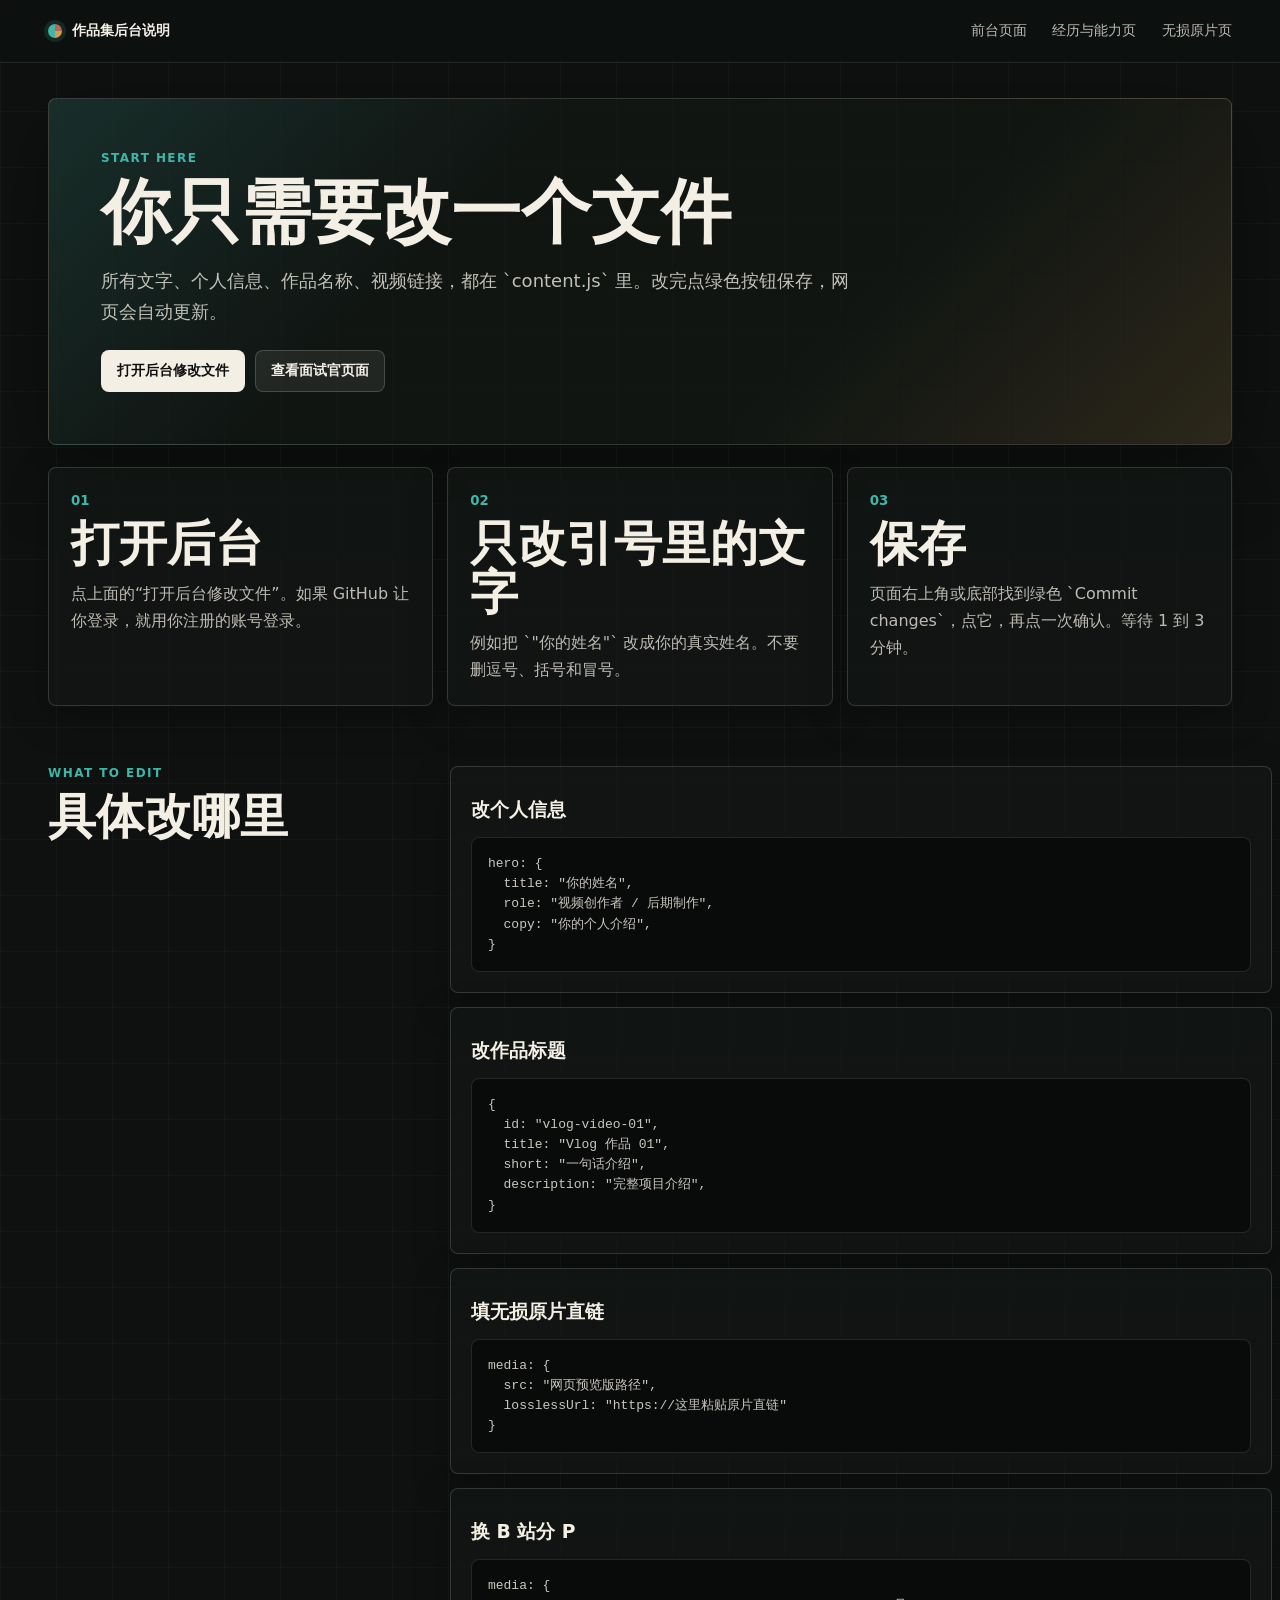
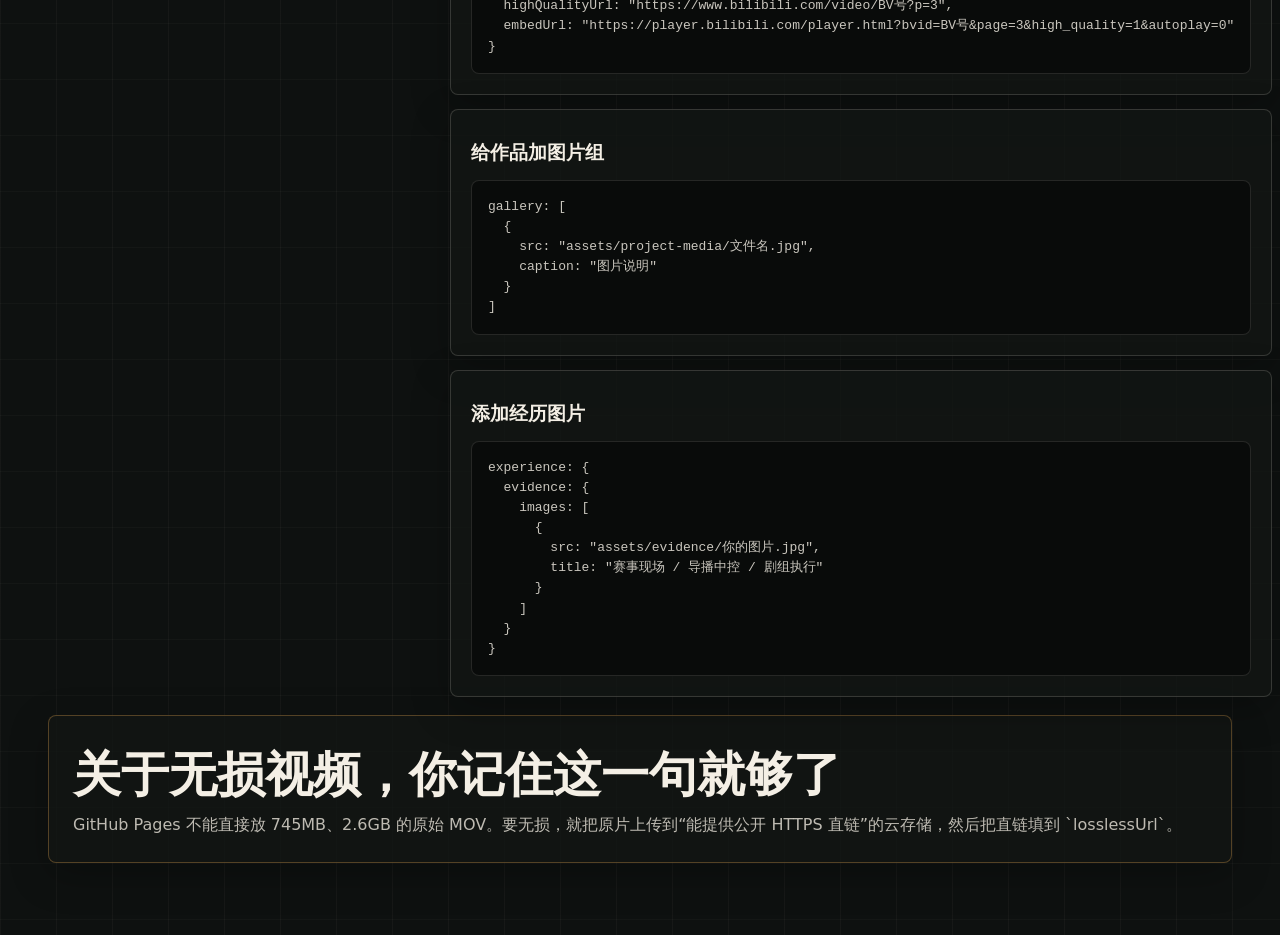
==== commit 55f70dcb: "Add photography lighting and AIGC works" ====
--- a/admin.html
+++ b/admin.html
@@ -85,6 +85,22 @@
 }</code></pre>
           </article>
           <article>
+            <h3>换 B 站分 P</h3>
+            <pre><code>media: {
+  highQualityUrl: "https://www.bilibili.com/video/BV号?p=3",
+  embedUrl: "https://player.bilibili.com/player.html?bvid=BV号&page=3&high_quality=1&autoplay=0"
+}</code></pre>
+          </article>
+          <article>
+            <h3>给作品加图片组</h3>
+            <pre><code>gallery: [
+  {
+    src: "assets/project-media/文件名.jpg",
+    caption: "图片说明"
+  }
+]</code></pre>
+          </article>
+          <article>
             <h3>添加经历图片</h3>
             <pre><code>experience: {
   evidence: {
--- a/styles.css
+++ b/styles.css
@@ -717,6 +717,53 @@
   line-height: 1.6;
 }
 
+.dialog-gallery {
+  margin-top: 24px;
+}
+
+.dialog-gallery:empty {
+  display: none;
+}
+
+.dialog-gallery h3 {
+  margin: 0 0 12px;
+  color: var(--paper);
+  font-size: 18px;
+  letter-spacing: 0;
+}
+
+.gallery-grid {
+  display: grid;
+  grid-template-columns: repeat(3, minmax(0, 1fr));
+  gap: 10px;
+}
+
+.gallery-item {
+  min-width: 0;
+  overflow: hidden;
+  border: 1px solid rgba(244, 239, 229, 0.14);
+  border-radius: var(--radius);
+  background: rgba(244, 239, 229, 0.06);
+}
+
+.gallery-item img {
+  display: block;
+  width: 100%;
+  aspect-ratio: 4 / 3;
+  object-fit: cover;
+  background: #050605;
+}
+
+.gallery-item span {
+  min-height: 42px;
+  display: flex;
+  align-items: center;
+  padding: 10px 11px;
+  color: rgba(244, 239, 229, 0.72);
+  font-size: 13px;
+  line-height: 1.35;
+}
+
 .lossless-main,
 .admin-main {
   min-height: 100svh;
@@ -1260,7 +1307,8 @@
 
   .spotlight-grid,
   .project-grid,
-  .detail-list {
+  .detail-list,
+  .gallery-grid {
     grid-template-columns: 1fr;
   }
 
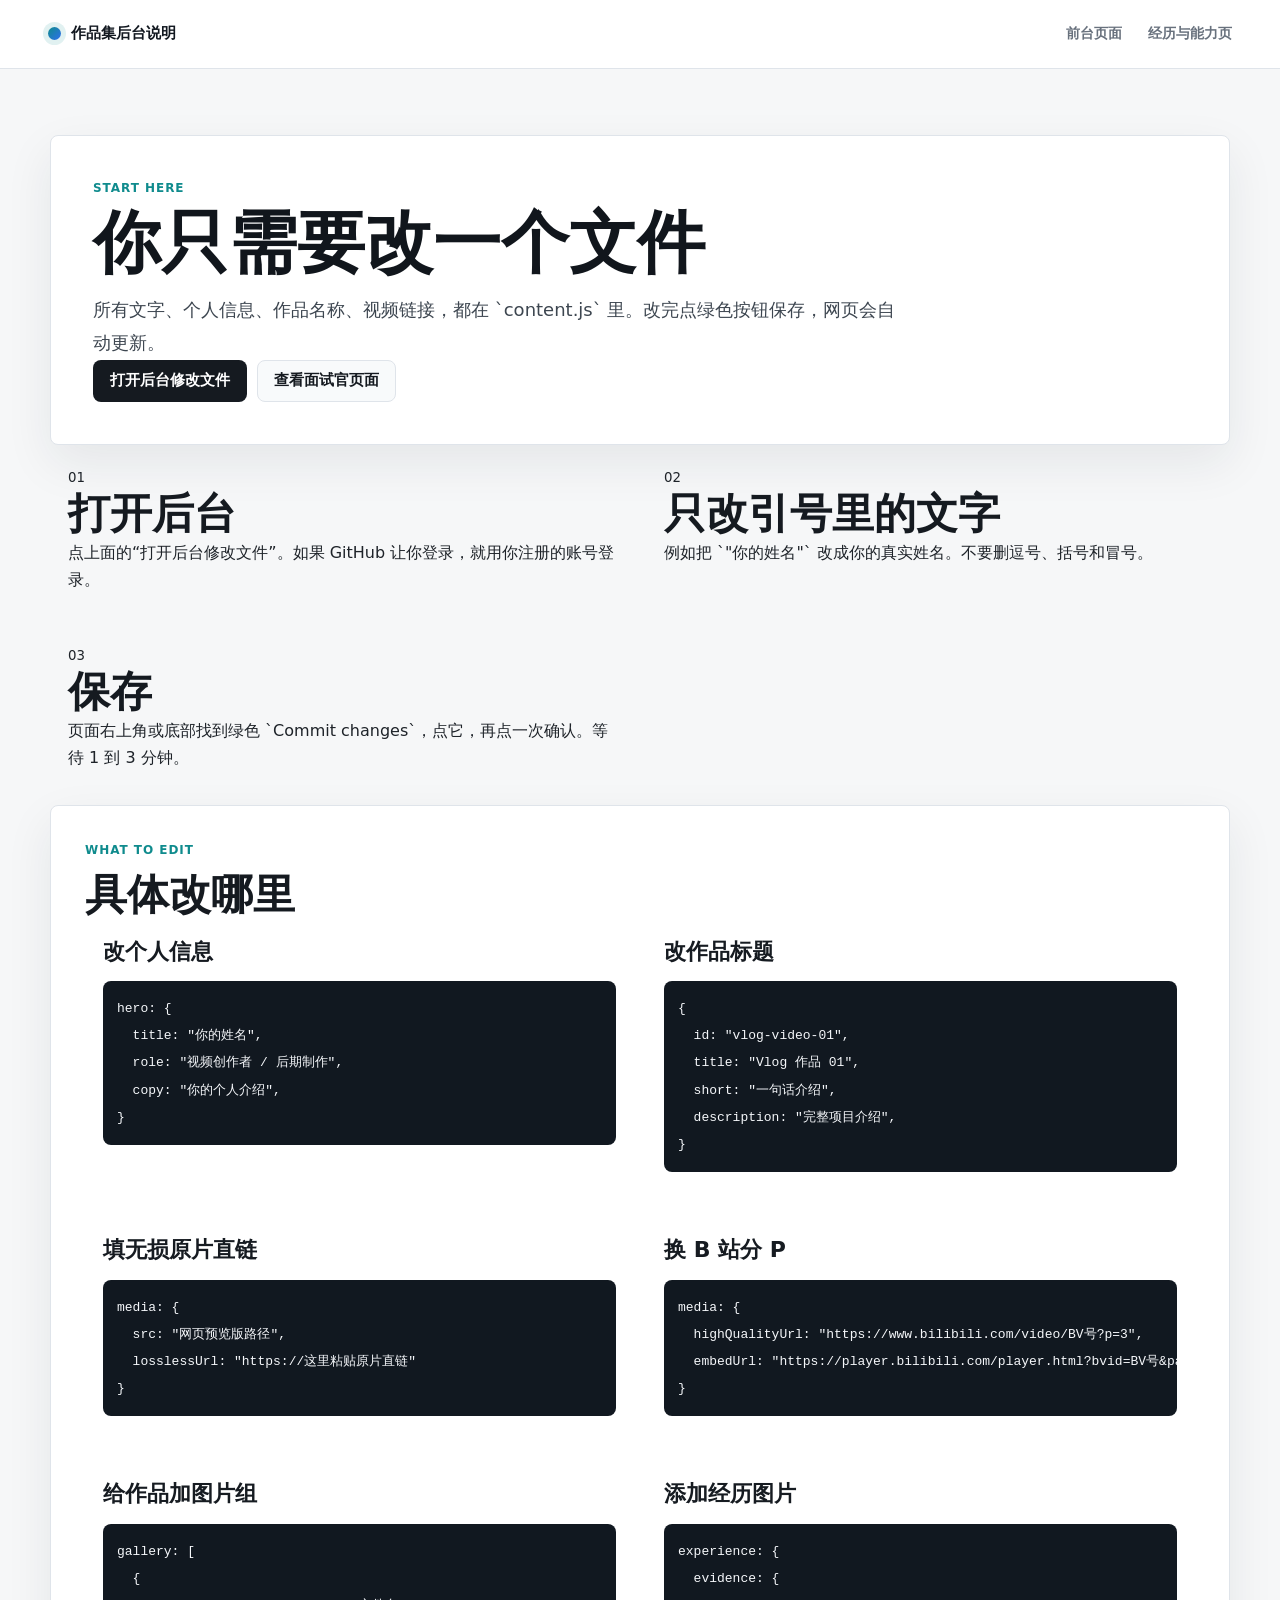
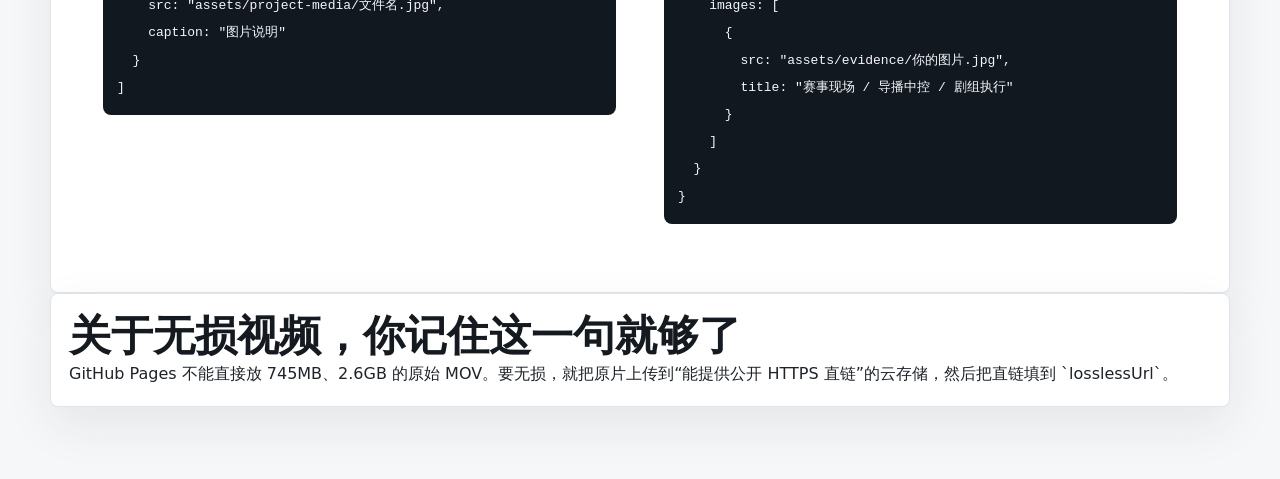
==== commit 6e929cfe: "Simplify portfolio layout and direct video links" ====
--- a/admin.html
+++ b/admin.html
@@ -17,7 +17,6 @@
       <nav class="nav-links" aria-label="后台说明导航">
         <a href="index.html">前台页面</a>
         <a href="experience.html">经历与能力页</a>
-        <a href="lossless.html">无损原片页</a>
       </nav>
     </header>
 
--- a/styles.css
+++ b/styles.css
@@ -1,21 +1,20 @@
 :root {
-  color-scheme: dark;
-  --ink: #0e1110;
-  --panel: rgba(18, 22, 20, 0.78);
-  --panel-solid: #171b19;
-  --paper: #f4efe5;
-  --muted: #c8c1b4;
-  --line: rgba(244, 239, 229, 0.16);
-  --teal: #3fb6a8;
-  --amber: #d79b49;
-  --brick: #bf6653;
-  --olive: #9fae62;
-  --shadow: 0 22px 80px rgba(0, 0, 0, 0.34);
-  --soft-shadow: 0 12px 38px rgba(0, 0, 0, 0.26);
+  color-scheme: light;
+  --page: #f6f7f8;
+  --paper: #ffffff;
+  --ink: #1e2329;
+  --muted: #68717d;
+  --soft: #eef1f4;
+  --line: #dfe4ea;
+  --accent: #0f8b8d;
+  --accent-2: #2f6fed;
+  --warm: #c4773d;
+  --danger: #b6534b;
+  --shadow: 0 18px 48px rgba(24, 34, 45, 0.08);
   --radius: 8px;
   font-family:
-    Inter, "PingFang SC", "Hiragino Sans GB", "Microsoft YaHei", system-ui,
-    -apple-system, BlinkMacSystemFont, "Segoe UI", sans-serif;
+    "PingFang SC", "Hiragino Sans GB", "Microsoft YaHei", "Noto Sans CJK SC",
+    system-ui, -apple-system, BlinkMacSystemFont, "Segoe UI", sans-serif;
 }
 
 * {
@@ -29,18 +28,15 @@
 body {
   margin: 0;
   overflow-x: hidden;
-  background:
-    linear-gradient(90deg, rgba(244, 239, 229, 0.035) 1px, transparent 1px),
-    linear-gradient(0deg, rgba(244, 239, 229, 0.025) 1px, transparent 1px),
-    var(--ink);
-  background-size: 56px 56px;
-  color: var(--paper);
+  background: var(--page);
+  color: var(--ink);
+  font-size: 16px;
+  line-height: 1.7;
   letter-spacing: 0;
 }
 
 body::selection {
-  background: var(--amber);
-  color: var(--ink);
+  background: rgba(15, 139, 141, 0.18);
 }
 
 a {
@@ -60,30 +56,52 @@
 h1,
 h2,
 h3,
+h4,
 p {
   margin: 0;
   min-width: 0;
   overflow-wrap: anywhere;
 }
 
-h1,
+h1 {
+  color: #11161c;
+  font-size: clamp(42px, 6vw, 68px);
+  line-height: 1.04;
+  letter-spacing: 0;
+}
+
 h2 {
-  line-height: 1.02;
+  color: #151a20;
+  font-size: clamp(28px, 3.8vw, 42px);
+  line-height: 1.16;
+  letter-spacing: 0;
+}
+
+h3 {
+  color: #161b21;
+  font-size: 22px;
+  line-height: 1.25;
+  letter-spacing: 0;
+}
+
+h4 {
+  color: #161b21;
+  font-size: 20px;
+  line-height: 1.3;
+  letter-spacing: 0;
 }
 
 .site-header {
-  position: fixed;
+  position: sticky;
   z-index: 20;
   top: 0;
-  left: 0;
-  right: 0;
   display: flex;
   align-items: center;
   justify-content: space-between;
   gap: 18px;
   padding: 14px clamp(18px, 4vw, 48px);
-  border-bottom: 1px solid rgba(244, 239, 229, 0.1);
-  background: rgba(14, 17, 16, 0.78);
+  border-bottom: 1px solid var(--line);
+  background: rgba(255, 255, 255, 0.92);
   backdrop-filter: blur(18px);
 }
 
@@ -92,26 +110,27 @@
   align-items: center;
   gap: 10px;
   min-width: max-content;
-  font-size: 14px;
+  color: #121820;
+  font-size: 15px;
   font-weight: 800;
 }
 
 .brand-mark {
-  width: 14px;
-  height: 14px;
+  width: 13px;
+  height: 13px;
   border-radius: 50%;
-  background:
-    linear-gradient(90deg, var(--teal) 0 50%, transparent 50%),
-    linear-gradient(0deg, var(--amber) 0 50%, var(--brick) 50%);
-  box-shadow: 0 0 0 4px rgba(63, 182, 168, 0.14);
+  background: linear-gradient(135deg, var(--accent), var(--accent-2));
+  box-shadow: 0 0 0 5px rgba(15, 139, 141, 0.12);
 }
 
 .nav-links {
   display: flex;
   align-items: center;
   gap: clamp(12px, 2vw, 26px);
-  color: rgba(244, 239, 229, 0.76);
+  color: var(--muted);
   font-size: 14px;
+  font-weight: 650;
+  white-space: nowrap;
 }
 
 .nav-links a {
@@ -120,164 +139,83 @@
 
 .nav-links a:hover,
 .nav-links a:focus-visible {
-  color: var(--paper);
+  color: var(--accent);
 }
 
 .first-screen {
-  position: relative;
-  min-height: 100svh;
-  display: grid;
-  align-items: start;
-  padding: 86px clamp(18px, 4vw, 48px) 28px;
-  overflow: hidden;
-}
-
-.first-screen::after {
-  content: "";
-  position: absolute;
-  right: clamp(10px, 2vw, 26px);
-  top: 92px;
-  bottom: 28px;
-  width: 10px;
-  opacity: 0.42;
-  background: repeating-linear-gradient(
-    180deg,
-    rgba(244, 239, 229, 0.42) 0 8px,
-    transparent 8px 18px
-  );
-}
-
-.hero-image,
-.hero-scrim {
-  position: absolute;
-  inset: 0;
-}
-
-.hero-image {
-  width: 100%;
-  height: 100%;
+  width: min(1180px, calc(100% - 40px));
+  margin: 0 auto;
+  padding: clamp(36px, 7vw, 76px) 0 18px;
+}
+
+.profile-panel {
+  display: grid;
+  grid-template-columns: 160px minmax(0, 1fr);
+  gap: clamp(22px, 4vw, 42px);
+  align-items: center;
+  padding: clamp(24px, 5vw, 44px);
+  border: 1px solid var(--line);
+  border-radius: var(--radius);
+  background: var(--paper);
+  box-shadow: var(--shadow);
+}
+
+.profile-head {
+  display: contents;
+}
+
+.profile-head > div {
+  min-width: 0;
+}
+
+.profile-photo {
+  width: 160px;
+  aspect-ratio: 4 / 5;
   object-fit: cover;
-  object-position: center;
-  filter: saturate(0.88) contrast(1.04);
-}
-
-.hero-scrim {
-  background:
-    linear-gradient(115deg, rgba(63, 182, 168, 0.12), transparent 34%),
-    linear-gradient(90deg, rgba(14, 17, 16, 0.92), rgba(14, 17, 16, 0.72) 44%, rgba(14, 17, 16, 0.34)),
-    linear-gradient(0deg, rgba(14, 17, 16, 0.96), rgba(14, 17, 16, 0.18) 58%);
-}
-
-.first-grid {
-  position: relative;
-  z-index: 1;
-  width: min(1280px, 100%);
-  margin: 0 auto;
-  display: grid;
-  grid-template-columns: minmax(300px, 0.92fr) minmax(0, 1.08fr);
-  gap: clamp(18px, 3vw, 32px);
-  align-items: stretch;
-}
-
-.intro-column {
-  min-width: 0;
-  display: grid;
-  align-content: start;
-  gap: clamp(14px, 2vw, 20px);
-}
-
-.profile-panel,
-.showcase-panel {
-  position: relative;
-  min-width: 0;
-  border: 1px solid var(--line);
-  border-radius: var(--radius);
-  background:
-    linear-gradient(135deg, rgba(244, 239, 229, 0.08), transparent 38%),
-    var(--panel);
-  box-shadow: var(--shadow);
-  backdrop-filter: blur(18px);
-}
-
-.profile-panel::before,
-.showcase-panel::before {
-  content: "";
-  position: absolute;
-  left: 0;
-  right: 0;
-  top: 0;
-  height: 3px;
-  background: linear-gradient(90deg, var(--teal), var(--amber), var(--brick));
-}
-
-.profile-panel {
-  padding: clamp(22px, 3vw, 32px);
-  display: flex;
-  flex-direction: column;
-  justify-content: center;
-}
-
-.profile-head {
-  display: grid;
-  grid-template-columns: 112px minmax(0, 1fr);
-  gap: 18px;
-  align-items: center;
-}
-
-.profile-photo {
-  width: 112px;
-  aspect-ratio: 4 / 5;
-  display: block;
-  object-fit: cover;
-  border: 1px solid rgba(244, 239, 229, 0.28);
-  border-radius: var(--radius);
-  background: #f4efe5;
-  box-shadow: 0 14px 34px rgba(0, 0, 0, 0.28);
-}
-
-.showcase-panel {
-  display: flex;
-  flex-direction: column;
+  border-radius: var(--radius);
+  border: 1px solid var(--line);
+  background: var(--soft);
 }
 
 .eyebrow {
-  margin-bottom: 12px;
-  color: var(--teal);
+  margin-bottom: 10px;
+  color: var(--accent);
   font-size: 12px;
   font-weight: 850;
-  letter-spacing: 0.12em;
+  letter-spacing: 0.08em;
   text-transform: uppercase;
-}
-
-h1 {
-  font-size: clamp(42px, 5.5vw, 72px);
-  letter-spacing: 0;
 }
 
 .hero-role {
   margin-top: 12px;
-  color: var(--amber);
-  font-size: clamp(16px, 1.7vw, 20px);
-  font-weight: 780;
+  color: var(--warm);
+  font-size: clamp(17px, 2vw, 22px);
+  font-weight: 760;
+  line-height: 1.45;
 }
 
 .hero-copy {
-  margin-top: 16px;
-  color: rgba(244, 239, 229, 0.82);
-  font-size: 16px;
-  line-height: 1.66;
+  grid-column: 2;
+  max-width: 820px;
+  color: #3b444f;
+  font-size: 18px;
+  line-height: 1.82;
 }
 
 .profile-facts {
-  display: grid;
+  grid-column: 2;
+  display: grid;
+  grid-template-columns: repeat(3, minmax(0, 1fr));
   gap: 10px;
-  margin: 20px 0 0;
+  margin: 0;
 }
 
 .profile-facts div {
-  display: grid;
-  grid-template-columns: 54px minmax(0, 1fr);
-  gap: 12px;
+  min-width: 0;
+  padding: 14px;
+  border: 1px solid var(--line);
+  border-radius: var(--radius);
+  background: #fafbfc;
 }
 
 .profile-facts dt,
@@ -286,30 +224,37 @@
 }
 
 .profile-facts dt {
-  color: rgba(244, 239, 229, 0.52);
+  margin-bottom: 4px;
+  color: var(--muted);
   font-size: 13px;
+  font-weight: 650;
 }
 
 .profile-facts dd {
-  color: var(--paper);
-  font-weight: 720;
+  color: #161b21;
+  font-size: 15px;
+  font-weight: 760;
+  line-height: 1.45;
 }
 
 .profile-tags {
+  grid-column: 2;
   display: flex;
   flex-wrap: wrap;
   gap: 8px;
-  margin-top: 20px;
 }
 
 .profile-tags span,
-.window-group {
-  border: 1px solid rgba(244, 239, 229, 0.14);
+.window-group,
+.timeline-tags span,
+.project-roles span,
+.role-strip span {
+  border: 1px solid rgba(15, 139, 141, 0.22);
   border-radius: 999px;
-  background: rgba(244, 239, 229, 0.08);
-  color: rgba(244, 239, 229, 0.78);
-  font-size: 12px;
-  font-weight: 760;
+  background: rgba(15, 139, 141, 0.08);
+  color: #176b70;
+  font-size: 13px;
+  font-weight: 720;
 }
 
 .profile-tags span {
@@ -318,10 +263,10 @@
 
 .hero-actions,
 .dialog-actions {
+  grid-column: 2;
   display: flex;
   flex-wrap: wrap;
   gap: 10px;
-  margin-top: 22px;
 }
 
 .button {
@@ -329,77 +274,77 @@
   display: inline-flex;
   align-items: center;
   justify-content: center;
-  padding: 0 15px;
-  border: 1px solid rgba(244, 239, 229, 0.18);
-  border-radius: var(--radius);
-  font-size: 14px;
+  padding: 0 16px;
+  border: 1px solid var(--line);
+  border-radius: var(--radius);
+  background: var(--paper);
+  color: #151a20;
+  font-size: 15px;
   font-weight: 780;
+  cursor: pointer;
   transition:
     transform 160ms ease,
-    background 160ms ease,
-    border-color 160ms ease;
+    border-color 160ms ease,
+    background 160ms ease;
 }
 
 .button:hover,
 .button:focus-visible {
   transform: translateY(-1px);
+  border-color: rgba(15, 139, 141, 0.45);
 }
 
 .button.primary {
   border-color: transparent;
-  background: var(--paper);
-  color: var(--ink);
+  background: #151a20;
+  color: #ffffff;
 }
 
 .button.secondary {
-  background: rgba(244, 239, 229, 0.08);
-}
-
-.showcase-panel {
-  padding: clamp(18px, 3vw, 28px);
-}
-
-.panel-heading,
-.section-heading {
+  background: #f8fafb;
+}
+
+.section-wrap {
+  width: min(1180px, calc(100% - 40px));
+  margin: 0 auto;
+  padding: clamp(42px, 7vw, 78px) 0;
+}
+
+.section-heading,
+.panel-heading {
   display: flex;
-  align-items: end;
+  align-items: flex-end;
   justify-content: space-between;
-  gap: 18px;
-  margin-bottom: 18px;
-}
-
-h2 {
-  font-size: clamp(28px, 4vw, 48px);
-}
-
-.panel-heading p:last-child,
-.section-heading p:last-child {
-  max-width: 320px;
-  color: rgba(244, 239, 229, 0.7);
-  line-height: 1.65;
-}
-
-.spotlight-grid {
-  display: grid;
-  grid-template-columns: repeat(2, minmax(0, 1fr));
-  gap: 14px;
+  gap: 22px;
+  margin-bottom: 20px;
+}
+
+.section-heading p:last-child,
+.panel-heading p:last-child {
+  max-width: 520px;
+  color: var(--muted);
+  font-size: 16px;
+  line-height: 1.7;
+}
+
+.project-grid {
+  display: grid;
+  grid-template-columns: repeat(3, minmax(0, 1fr));
+  gap: 16px;
 }
 
 .project-window {
   position: relative;
   min-width: 0;
-  width: 100%;
-  min-height: 240px;
+  min-height: 285px;
   overflow: hidden;
-  border: 1px solid rgba(244, 239, 229, 0.14);
-  border-radius: var(--radius);
-  background:
-    linear-gradient(135deg, rgba(244, 239, 229, 0.06), transparent 42%),
-    #191d1b;
-  color: var(--paper);
+  border: 1px solid var(--line);
+  border-radius: var(--radius);
+  background: var(--paper);
+  color: var(--ink);
   cursor: pointer;
   text-align: left;
-  box-shadow: var(--soft-shadow);
+  box-shadow: 0 12px 30px rgba(24, 34, 45, 0.07);
   transition:
     transform 180ms ease,
     border-color 180ms ease,
@@ -409,18 +354,13 @@
 .project-window:hover,
 .project-window:focus-visible {
   transform: translateY(-3px);
-  border-color: color-mix(in srgb, var(--accent), white 18%);
-  box-shadow: 0 18px 46px rgba(0, 0, 0, 0.36);
-}
-
+  border-color: color-mix(in srgb, var(--accent), #ffffff 35%);
+  box-shadow: 0 18px 42px rgba(24, 34, 45, 0.12);
+}
+
+.project-window.standard,
 .project-window.spotlight {
   aspect-ratio: 16 / 10;
-  min-height: 220px;
-}
-
-.project-window.standard {
-  aspect-ratio: 16 / 10;
-  min-height: 220px;
 }
 
 .project-window img,
@@ -433,7 +373,6 @@
 
 .project-window img {
   object-fit: cover;
-  filter: saturate(0.88) contrast(1.04);
   transition: transform 500ms ease;
 }
 
@@ -444,8 +383,8 @@
 
 .window-overlay {
   background:
-    linear-gradient(0deg, rgba(14, 17, 16, 0.92), transparent 62%),
-    linear-gradient(90deg, color-mix(in srgb, var(--accent), transparent 40%), transparent 60%);
+    linear-gradient(0deg, rgba(10, 15, 20, 0.82), transparent 62%),
+    linear-gradient(90deg, color-mix(in srgb, var(--accent), transparent 36%), transparent 62%);
 }
 
 .play-indicator,
@@ -454,22 +393,12 @@
   z-index: 2;
   top: 16px;
   right: 16px;
-  width: 46px;
-  height: 46px;
-  border: 1px solid rgba(244, 239, 229, 0.36);
+  width: 42px;
+  height: 42px;
+  border: 1px solid rgba(255, 255, 255, 0.42);
   border-radius: 50%;
-  background: rgba(14, 17, 16, 0.62);
-  backdrop-filter: blur(12px);
-}
-
-.window-number {
-  position: absolute;
-  z-index: 2;
-  top: 17px;
-  left: 18px;
-  color: rgba(244, 239, 229, 0.68);
-  font-size: 12px;
-  font-weight: 850;
+  background: rgba(0, 0, 0, 0.38);
+  backdrop-filter: blur(10px);
 }
 
 .play-indicator::before {
@@ -482,28 +411,38 @@
   transform: translate(-50%, -50%);
   border-top: 8px solid transparent;
   border-bottom: 8px solid transparent;
-  border-left: 12px solid var(--paper);
+  border-left: 12px solid #ffffff;
 }
 
 .detail-indicator::before,
 .detail-indicator::after {
   content: "";
   position: absolute;
-  background: var(--paper);
+  background: #ffffff;
 }
 
 .detail-indicator::before {
-  top: 22px;
-  left: 14px;
-  width: 18px;
+  top: 20px;
+  left: 13px;
+  width: 16px;
   height: 2px;
 }
 
 .detail-indicator::after {
-  top: 14px;
-  left: 22px;
+  top: 13px;
+  left: 20px;
   width: 2px;
-  height: 18px;
+  height: 16px;
+}
+
+.window-number {
+  position: absolute;
+  z-index: 2;
+  top: 17px;
+  left: 18px;
+  color: rgba(255, 255, 255, 0.8);
+  font-size: 12px;
+  font-weight: 850;
 }
 
 .window-text {
@@ -513,112 +452,42 @@
   right: 18px;
   bottom: 18px;
   display: grid;
-  gap: 9px;
+  gap: 8px;
+  color: #ffffff;
 }
 
 .window-group {
   width: max-content;
   max-width: 100%;
   padding: 6px 9px;
+  border-color: rgba(255, 255, 255, 0.28);
+  background: rgba(255, 255, 255, 0.14);
+  color: #ffffff;
 }
 
 .window-text strong {
-  font-size: clamp(22px, 3vw, 34px);
-  line-height: 1.04;
-}
-
-.project-window.standard .window-text strong {
-  font-size: clamp(20px, 2.2vw, 28px);
+  font-size: clamp(21px, 2.5vw, 30px);
+  line-height: 1.12;
 }
 
 .window-text span:last-child {
-  color: rgba(244, 239, 229, 0.74);
+  color: rgba(255, 255, 255, 0.82);
   line-height: 1.45;
 }
 
-.category-strip {
-  position: relative;
-  z-index: 3;
-  width: 100%;
-  margin: 0;
-  display: grid;
-  grid-template-columns: repeat(3, minmax(0, 1fr));
-  gap: 1px;
-  border: 1px solid var(--line);
-  background: var(--line);
-}
-
-.category-tile {
-  min-width: 0;
-  min-height: 70px;
-  padding: 14px;
-  border: 0;
-  background:
-    linear-gradient(135deg, color-mix(in srgb, var(--accent, var(--teal)), transparent 86%), transparent),
-    #151917;
-  color: var(--paper);
-  cursor: pointer;
-  text-align: left;
-  transition:
-    background 160ms ease,
-    transform 160ms ease;
-}
-
-.category-tile:hover,
-.category-tile:focus-visible {
-  background: #1f2522;
-  transform: translateY(-1px);
-}
-
-.category-tile strong,
-.category-tile span,
-.category-tile small {
-  display: block;
-}
-
-.category-tile small {
-  margin-bottom: 8px;
-  color: color-mix(in srgb, var(--accent, var(--teal)), white 18%);
-  font-size: 11px;
-  font-weight: 850;
-}
-
-.category-tile strong {
-  font-size: 18px;
-}
-
-.category-tile span {
-  margin-top: 8px;
-  color: rgba(244, 239, 229, 0.62);
-  font-size: 13px;
-  line-height: 1.4;
-}
-
-.section-wrap {
-  width: min(1280px, calc(100% - 36px));
-  margin: 0 auto;
-  padding: clamp(64px, 9vw, 106px) 0;
-}
-
-.project-grid {
-  display: grid;
-  grid-template-columns: repeat(3, minmax(0, 1fr));
+.about {
+  display: grid;
+  grid-template-columns: minmax(220px, 0.45fr) minmax(0, 1fr);
+  gap: clamp(28px, 5vw, 62px);
+  border-top: 1px solid var(--line);
+}
+
+.about-copy {
+  display: grid;
   gap: 14px;
-}
-
-.about {
-  display: grid;
-  grid-template-columns: minmax(240px, 0.7fr) minmax(0, 1fr);
-  gap: clamp(28px, 6vw, 80px);
-  border-top: 1px solid var(--line);
-}
-
-.about-copy {
-  display: grid;
-  gap: 16px;
-  color: rgba(244, 239, 229, 0.76);
-  font-size: 18px;
-  line-height: 1.82;
+  color: #3d4650;
+  font-size: 17px;
+  line-height: 1.9;
 }
 
 .project-dialog {
@@ -626,15 +495,15 @@
   max-height: calc(100% - 30px);
   padding: 0;
   overflow: auto;
-  border: 1px solid rgba(244, 239, 229, 0.16);
-  border-radius: var(--radius);
-  background: var(--panel-solid);
-  color: var(--paper);
-  box-shadow: var(--shadow);
+  border: 1px solid var(--line);
+  border-radius: var(--radius);
+  background: var(--paper);
+  color: var(--ink);
+  box-shadow: 0 24px 80px rgba(0, 0, 0, 0.18);
 }
 
 .project-dialog::backdrop {
-  background: rgba(0, 0, 0, 0.76);
+  background: rgba(12, 18, 24, 0.55);
   backdrop-filter: blur(8px);
 }
 
@@ -645,10 +514,10 @@
   right: 12px;
   width: 38px;
   height: 38px;
-  border: 1px solid rgba(244, 239, 229, 0.22);
+  border: 1px solid rgba(255, 255, 255, 0.42);
   border-radius: 50%;
-  background: rgba(14, 17, 16, 0.74);
-  color: var(--paper);
+  background: rgba(0, 0, 0, 0.38);
+  color: #ffffff;
   cursor: pointer;
   font-size: 24px;
   line-height: 1;
@@ -656,7 +525,7 @@
 
 .dialog-media {
   aspect-ratio: 16 / 9;
-  background: #050605;
+  background: #0d1116;
 }
 
 .dialog-media img,
@@ -681,23 +550,26 @@
 }
 
 .dialog-body p {
-  color: rgba(244, 239, 229, 0.78);
-  line-height: 1.75;
+  color: #3d4650;
+  font-size: 17px;
+  line-height: 1.85;
 }
 
 .detail-list {
   display: grid;
   grid-template-columns: repeat(3, minmax(0, 1fr));
   gap: 1px;
-  margin: 24px 0 0;
+  margin: 22px 0 0;
+  overflow: hidden;
+  border: 1px solid var(--line);
+  border-radius: var(--radius);
   background: var(--line);
-  border: 1px solid var(--line);
 }
 
 .detail-list div {
   min-width: 0;
-  padding: 16px;
-  background: #141817;
+  padding: 15px;
+  background: #fafbfc;
 }
 
 .detail-list dt,
@@ -706,15 +578,15 @@
 }
 
 .detail-list dt {
-  margin-bottom: 8px;
-  color: var(--amber);
-  font-size: 12px;
+  margin-bottom: 6px;
+  color: var(--accent);
+  font-size: 13px;
   font-weight: 850;
 }
 
 .detail-list dd {
-  color: rgba(244, 239, 229, 0.76);
-  line-height: 1.6;
+  color: #3d4650;
+  line-height: 1.65;
 }
 
 .dialog-gallery {
@@ -727,9 +599,7 @@
 
 .dialog-gallery h3 {
   margin: 0 0 12px;
-  color: var(--paper);
-  font-size: 18px;
-  letter-spacing: 0;
+  font-size: 19px;
 }
 
 .gallery-grid {
@@ -741,9 +611,9 @@
 .gallery-item {
   min-width: 0;
   overflow: hidden;
-  border: 1px solid rgba(244, 239, 229, 0.14);
-  border-radius: var(--radius);
-  background: rgba(244, 239, 229, 0.06);
+  border: 1px solid var(--line);
+  border-radius: var(--radius);
+  background: #fafbfc;
 }
 
 .gallery-item img {
@@ -751,7 +621,7 @@
   width: 100%;
   aspect-ratio: 4 / 3;
   object-fit: cover;
-  background: #050605;
+  background: #0d1116;
 }
 
 .gallery-item span {
@@ -759,540 +629,328 @@
   display: flex;
   align-items: center;
   padding: 10px 11px;
-  color: rgba(244, 239, 229, 0.72);
+  color: #4a535e;
   font-size: 13px;
   line-height: 1.35;
 }
 
 .lossless-main,
-.admin-main {
-  min-height: 100svh;
-  padding: 98px clamp(18px, 4vw, 48px) 72px;
+.admin-main,
+.experience-main {
+  width: min(1180px, calc(100% - 40px));
+  margin: 0 auto;
+  padding: clamp(34px, 6vw, 66px) 0 72px;
 }
 
 .lossless-hero,
-.admin-hero {
-  width: min(1280px, 100%);
-  margin: 0 auto 22px;
-  padding: clamp(28px, 5vw, 52px);
-  border: 1px solid var(--line);
-  border-radius: var(--radius);
-  background:
-    linear-gradient(135deg, rgba(63, 182, 168, 0.16), transparent 34%),
-    linear-gradient(315deg, rgba(215, 155, 73, 0.14), transparent 34%),
-    rgba(18, 22, 20, 0.82);
+.admin-hero,
+.experience-hero,
+.experience-section,
+.admin-guide,
+.admin-warning,
+.lossless-card {
+  border: 1px solid var(--line);
+  border-radius: var(--radius);
+  background: var(--paper);
   box-shadow: var(--shadow);
 }
 
-.lossless-hero h1,
-.admin-hero h1 {
-  max-width: 850px;
-}
-
+.lossless-hero,
+.admin-hero,
+.experience-hero {
+  padding: clamp(24px, 5vw, 42px);
+}
+
+.experience-hero {
+  display: grid;
+  grid-template-columns: minmax(0, 1fr) 360px;
+  gap: clamp(24px, 5vw, 42px);
+  align-items: start;
+}
+
+.experience-hero p:not(.eyebrow),
 .lossless-hero p:not(.eyebrow),
 .admin-hero p:not(.eyebrow) {
-  max-width: 760px;
-  margin-top: 16px;
-  color: rgba(244, 239, 229, 0.78);
+  max-width: 820px;
+  margin-top: 14px;
+  color: #3d4650;
   font-size: 18px;
-  line-height: 1.75;
-}
-
-.lossless-list {
-  width: min(1280px, 100%);
-  margin: 0 auto;
-  display: grid;
-  gap: 18px;
-}
-
-.lossless-card {
-  display: grid;
-  grid-template-columns: minmax(0, 1.15fr) minmax(280px, 0.85fr);
-  overflow: hidden;
-  border: 1px solid var(--line);
-  border-radius: var(--radius);
-  background:
-    linear-gradient(135deg, color-mix(in srgb, var(--accent), transparent 86%), transparent 36%),
-    #151917;
-  box-shadow: var(--soft-shadow);
-}
-
-.lossless-player {
-  position: relative;
-  min-height: 360px;
-  background: #050605;
-}
-
-.lossless-player video {
+  line-height: 1.86;
+}
+
+.experience-stats {
+  display: grid;
+  grid-template-columns: repeat(2, minmax(0, 1fr));
+  gap: 10px;
+}
+
+.experience-stats div {
+  padding: 16px;
+  border: 1px solid var(--line);
+  border-radius: var(--radius);
+  background: #fafbfc;
+}
+
+.experience-stats strong {
   display: block;
-  width: 100%;
-  height: 100%;
-  min-height: 360px;
-  object-fit: contain;
-}
-
-.lossless-empty {
-  position: absolute;
-  left: 18px;
-  right: 18px;
-  bottom: 18px;
-  padding: 11px 12px;
-  border: 1px solid rgba(244, 239, 229, 0.16);
-  border-radius: var(--radius);
-  background: rgba(14, 17, 16, 0.74);
-  color: rgba(244, 239, 229, 0.78);
-  backdrop-filter: blur(14px);
-}
-
-.lossless-card-body {
-  min-width: 0;
-  padding: clamp(22px, 4vw, 34px);
-}
-
-.lossless-card-body h2 {
-  font-size: clamp(28px, 4vw, 44px);
-}
-
-.lossless-card-body > p {
-  margin-top: 14px;
-  color: rgba(244, 239, 229, 0.76);
-  line-height: 1.75;
-}
-
-.lossless-meta {
-  display: grid;
-  gap: 1px;
-  margin: 24px 0 0;
-  overflow: hidden;
-  border: 1px solid var(--line);
-  border-radius: var(--radius);
-  background: var(--line);
-}
-
-.lossless-meta div {
-  min-width: 0;
-  padding: 13px 14px;
-  background: rgba(14, 17, 16, 0.76);
-}
-
-.lossless-meta dt,
-.lossless-meta dd {
-  margin: 0;
-}
-
-.lossless-meta dt {
-  color: var(--amber);
-  font-size: 12px;
-  font-weight: 850;
-}
-
-.lossless-meta dd {
-  margin-top: 5px;
-  color: rgba(244, 239, 229, 0.78);
-  overflow-wrap: anywhere;
-}
-
-.local-file-button {
-  cursor: pointer;
-}
-
-.local-file-button input {
-  position: absolute;
-  width: 1px;
-  height: 1px;
-  opacity: 0;
-  pointer-events: none;
-}
-
-.lossless-note {
-  display: grid;
-  grid-template-columns: minmax(240px, 0.7fr) minmax(0, 1fr);
-  gap: clamp(26px, 5vw, 68px);
-}
-
-.admin-steps,
-.admin-guide,
-.admin-warning {
-  width: min(1280px, 100%);
-  margin: 18px auto 0;
-}
-
-.admin-steps {
-  display: grid;
-  grid-template-columns: repeat(3, minmax(0, 1fr));
-  gap: 14px;
-}
-
-.admin-steps article,
-.guide-list article,
-.admin-warning {
-  border: 1px solid var(--line);
-  border-radius: var(--radius);
-  background: rgba(18, 22, 20, 0.78);
-  box-shadow: var(--soft-shadow);
-}
-
-.admin-steps article {
-  padding: 22px;
-}
-
-.admin-steps small {
-  color: var(--teal);
-  font-weight: 850;
-}
-
-.admin-steps h2,
-.guide-list h3,
-.admin-warning h2 {
-  margin: 10px 0 0;
-}
-
-.admin-steps p,
-.admin-warning p {
-  margin-top: 12px;
-  color: rgba(244, 239, 229, 0.76);
-  line-height: 1.7;
-}
-
-.admin-guide {
-  display: grid;
-  grid-template-columns: minmax(220px, 0.45fr) minmax(0, 1fr);
-  gap: clamp(22px, 4vw, 50px);
-  padding-top: 42px;
-}
-
-.guide-list {
-  display: grid;
-  gap: 14px;
-}
-
-.guide-list article {
-  padding: 20px;
-}
-
-pre {
-  margin: 14px 0 0;
-  overflow-x: auto;
-  padding: 16px;
-  border: 1px solid rgba(244, 239, 229, 0.12);
-  border-radius: var(--radius);
-  background: #090b0a;
-  color: rgba(244, 239, 229, 0.82);
-  line-height: 1.55;
-}
-
-.admin-warning {
-  padding: 24px;
-  border-color: rgba(215, 155, 73, 0.34);
-}
-
-.experience-main {
-  min-height: 100svh;
-  padding: 98px clamp(18px, 4vw, 48px) 72px;
-}
-
-.experience-hero,
-.experience-section {
-  width: min(1280px, 100%);
-  margin: 0 auto;
-}
-
-.experience-hero {
-  display: grid;
-  grid-template-columns: minmax(0, 1fr) minmax(280px, 0.64fr);
-  gap: clamp(22px, 4vw, 54px);
-  align-items: end;
-  padding: clamp(30px, 5vw, 56px);
-  border: 1px solid var(--line);
-  border-radius: var(--radius);
-  background:
-    linear-gradient(135deg, rgba(63, 182, 168, 0.16), transparent 35%),
-    linear-gradient(315deg, rgba(191, 102, 83, 0.12), transparent 38%),
-    rgba(18, 22, 20, 0.84);
-  box-shadow: var(--shadow);
-}
-
-.experience-hero p:not(.eyebrow) {
-  max-width: 760px;
-  margin-top: 16px;
-  color: rgba(244, 239, 229, 0.78);
-  font-size: 18px;
-  line-height: 1.76;
-}
-
-.experience-stats {
-  display: grid;
-  grid-template-columns: repeat(2, minmax(0, 1fr));
-  gap: 1px;
-  overflow: hidden;
-  border: 1px solid var(--line);
-  border-radius: var(--radius);
-  background: var(--line);
-}
-
-.experience-stats div {
-  min-width: 0;
-  padding: 20px;
-  background: rgba(14, 17, 16, 0.74);
-}
-
-.experience-stats strong,
+  color: #11161c;
+  font-size: 28px;
+  line-height: 1.1;
+}
+
 .experience-stats span {
   display: block;
-}
-
-.experience-stats strong {
-  color: var(--paper);
-  font-size: clamp(28px, 4vw, 44px);
-  line-height: 1;
-}
-
-.experience-stats span {
-  margin-top: 8px;
-  color: rgba(244, 239, 229, 0.62);
-  line-height: 1.45;
+  margin-top: 6px;
+  color: var(--muted);
+  font-size: 14px;
+  line-height: 1.4;
 }
 
 .experience-section {
-  padding-top: clamp(44px, 7vw, 82px);
+  margin-top: 16px;
+  padding: clamp(22px, 4vw, 34px);
 }
 
 .experience-heading {
   display: grid;
-  grid-template-columns: minmax(220px, 0.4fr) minmax(0, 1fr);
-  gap: clamp(18px, 4vw, 46px);
-  align-items: start;
+  gap: 6px;
   margin-bottom: 18px;
 }
 
-.experience-heading > p:last-child {
-  color: rgba(244, 239, 229, 0.72);
-  line-height: 1.75;
+.experience-heading p:not(.eyebrow) {
+  color: var(--muted);
+  font-size: 16px;
 }
 
 .role-strip,
-.timeline-tags,
-.project-roles {
+.project-roles,
+.timeline-tags {
   display: flex;
   flex-wrap: wrap;
   gap: 8px;
 }
 
 .role-strip span,
-.timeline-tags span,
-.project-roles span {
-  border: 1px solid rgba(244, 239, 229, 0.14);
-  border-radius: 999px;
-  background: rgba(244, 239, 229, 0.08);
-  color: rgba(244, 239, 229, 0.78);
-  font-size: 13px;
-  font-weight: 760;
-}
-
-.role-strip span {
-  padding: 10px 13px;
-}
-
-.timeline-tags span,
-.project-roles span {
+.project-roles span,
+.timeline-tags span {
   padding: 7px 10px;
 }
 
 .strength-grid,
-.skill-grid,
-.evidence-grid {
+.skill-grid {
   display: grid;
   grid-template-columns: repeat(3, minmax(0, 1fr));
-  gap: 14px;
-}
-
-.strength-grid article,
-.skill-grid article,
-.timeline-card,
-.split-section article,
-.evidence-placeholder,
-.evidence-grid figure {
-  border: 1px solid var(--line);
-  border-radius: var(--radius);
-  background:
-    linear-gradient(135deg, rgba(244, 239, 229, 0.06), transparent 36%),
-    rgba(18, 22, 20, 0.78);
-  box-shadow: var(--soft-shadow);
+  gap: 12px;
 }
 
 .strength-grid article,
 .skill-grid article {
-  min-width: 0;
-  padding: 20px;
+  padding: 18px;
+  border: 1px solid var(--line);
+  border-radius: var(--radius);
+  background: #fafbfc;
 }
 
 .strength-grid small {
-  color: var(--teal);
-  font-weight: 850;
-}
-
-.strength-grid h3,
-.skill-grid h3 {
-  margin: 10px 0 0;
-  font-size: 20px;
+  color: var(--accent);
+  font-size: 12px;
+  font-weight: 900;
 }
 
 .strength-grid p,
 .skill-grid li,
 .timeline-card li,
 .split-section li {
-  color: rgba(244, 239, 229, 0.74);
-  line-height: 1.7;
+  color: #3d4650;
+  line-height: 1.78;
 }
 
 .skill-grid ul,
 .timeline-card ul,
 .split-section ul {
-  margin: 14px 0 0;
-  padding-left: 18px;
-}
-
-.skill-grid li + li,
-.timeline-card li + li,
-.split-section li + li {
-  margin-top: 8px;
+  margin: 12px 0 0;
+  padding-left: 1.2em;
 }
 
 .timeline-list {
   display: grid;
-  gap: 16px;
+  gap: 14px;
+}
+
+.timeline-group {
+  display: grid;
+  gap: 10px;
+}
+
+.timeline-group > h3 {
+  padding-left: 12px;
+  border-left: 4px solid var(--accent);
 }
 
 .timeline-card {
-  position: relative;
-  overflow: hidden;
-  padding: clamp(22px, 4vw, 34px);
-}
-
-.timeline-card::before {
-  content: "";
-  position: absolute;
-  inset: 0 auto 0 0;
-  width: 4px;
-  background: linear-gradient(180deg, var(--teal), var(--amber), var(--brick));
-}
-
-.timeline-meta,
+  padding: 18px;
+  border: 1px solid var(--line);
+  border-radius: var(--radius);
+  background: #fafbfc;
+}
+
 .timeline-header {
   display: flex;
+  align-items: flex-start;
   justify-content: space-between;
   gap: 18px;
 }
 
-.timeline-meta {
-  align-items: center;
-  color: rgba(244, 239, 229, 0.58);
+.timeline-header p {
+  margin-top: 4px;
+  color: var(--muted);
+}
+
+.split-section {
+  display: grid;
+  grid-template-columns: repeat(2, minmax(0, 1fr));
+  gap: 18px;
+}
+
+.split-section article {
+  min-width: 0;
+}
+
+.lossless-list {
+  display: grid;
+  gap: 16px;
+  margin-top: 16px;
+}
+
+.lossless-card {
+  display: grid;
+  grid-template-columns: minmax(280px, 0.55fr) minmax(0, 1fr);
+  overflow: hidden;
+}
+
+.lossless-player {
+  min-height: 260px;
+  background: #0d1116;
+}
+
+.lossless-player img,
+.lossless-player video {
+  width: 100%;
+  height: 100%;
+  display: block;
+  object-fit: cover;
+}
+
+.lossless-card-body {
+  padding: clamp(20px, 4vw, 34px);
+}
+
+.lossless-card-body > p {
+  margin-top: 12px;
+  color: #3d4650;
+}
+
+.lossless-meta {
+  display: grid;
+  gap: 1px;
+  margin: 20px 0 0;
+  overflow: hidden;
+  border: 1px solid var(--line);
+  border-radius: var(--radius);
+  background: var(--line);
+}
+
+.lossless-meta div {
+  padding: 13px;
+  background: #fafbfc;
+}
+
+.lossless-meta dt,
+.lossless-meta dd {
+  margin: 0;
+}
+
+.lossless-meta dt {
+  color: var(--accent);
   font-size: 13px;
-  font-weight: 760;
-}
-
-.timeline-meta strong {
-  color: var(--amber);
-}
-
-.timeline-header {
-  align-items: start;
-  margin-top: 14px;
-}
-
-.timeline-header h3 {
-  font-size: clamp(24px, 3vw, 36px);
-}
-
-.timeline-header p {
-  margin-top: 8px;
-  color: rgba(244, 239, 229, 0.74);
-  font-weight: 760;
-}
-
-.project-roles {
-  margin-top: 18px;
-}
-
-.evidence-grid figure {
-  min-width: 0;
-  overflow: hidden;
-  margin: 0;
-}
-
-.evidence-grid img {
-  display: block;
-  width: 100%;
-  aspect-ratio: 4 / 3;
-  object-fit: cover;
-}
-
-.evidence-grid figcaption {
-  padding: 12px 14px;
-  color: rgba(244, 239, 229, 0.76);
-  font-weight: 760;
-}
-
-.evidence-placeholder {
-  min-height: 170px;
-  display: grid;
-  place-items: center;
-  align-content: center;
-  gap: 10px;
-  color: rgba(244, 239, 229, 0.7);
-}
-
-.evidence-placeholder span {
-  width: 42px;
-  height: 42px;
-  display: inline-grid;
-  place-items: center;
-  border: 1px solid rgba(244, 239, 229, 0.2);
-  border-radius: 50%;
-  color: var(--teal);
-  font-size: 24px;
-}
-
-.split-section {
-  display: grid;
-  grid-template-columns: minmax(0, 1fr) minmax(0, 1fr);
-  gap: 14px;
-}
-
-.split-section article {
-  padding: 22px;
-}
-
-@media (max-width: 1020px) {
-  .first-grid,
+  font-weight: 850;
+}
+
+.lossless-meta dd {
+  margin-top: 4px;
+  color: #3d4650;
+  font-weight: 700;
+}
+
+.admin-guide {
+  margin-top: 16px;
+  padding: clamp(22px, 4vw, 34px);
+}
+
+.admin-steps,
+.guide-list {
+  display: grid;
+  grid-template-columns: repeat(2, minmax(0, 1fr));
+  gap: 12px;
+}
+
+.admin-steps article,
+.guide-list article,
+.admin-warning {
+  padding: 18px;
+}
+
+pre {
+  overflow: auto;
+  padding: 14px;
+  border-radius: var(--radius);
+  background: #111820;
+  color: #f5f7fa;
+}
+
+code {
+  font-family: "SFMono-Regular", Consolas, monospace;
+  font-size: 13px;
+}
+
+@media (max-width: 980px) {
+  .profile-panel,
+  .experience-hero,
   .about,
   .lossless-card,
-  .lossless-note,
-  .admin-guide,
-  .experience-hero,
-  .experience-heading,
   .split-section {
     grid-template-columns: 1fr;
   }
 
-  .first-screen {
-    min-height: auto;
-    padding-top: 96px;
-  }
-
-  .project-window.spotlight {
-    aspect-ratio: 16 / 10;
-  }
-
-  .admin-steps,
+  .profile-head {
+    display: grid;
+    grid-template-columns: 118px minmax(0, 1fr);
+    gap: 18px;
+  }
+
+  .profile-photo {
+    width: 118px;
+  }
+
+  .hero-copy,
+  .profile-facts,
+  .profile-tags,
+  .hero-actions {
+    grid-column: 1;
+  }
+
+  .project-grid,
   .strength-grid,
-  .skill-grid,
-  .evidence-grid {
-    grid-template-columns: 1fr;
-  }
-}
-
-@media (max-width: 760px) {
+  .skill-grid {
+    grid-template-columns: repeat(2, minmax(0, 1fr));
+  }
+}
+
+@media (max-width: 700px) {
+  body {
+    font-size: 15px;
+  }
+
   .site-header {
     align-items: flex-start;
     flex-direction: column;
@@ -1305,91 +963,53 @@
     padding-bottom: 2px;
   }
 
-  .spotlight-grid,
-  .project-grid,
-  .detail-list,
-  .gallery-grid {
-    grid-template-columns: 1fr;
-  }
-
-  .panel-heading,
-  .section-heading {
-    align-items: flex-start;
-    flex-direction: column;
-  }
-
-  .category-strip {
-    grid-template-columns: repeat(2, minmax(0, 1fr));
-  }
-
-  .category-tile {
-    min-height: 50px;
-    padding: 10px 12px;
-  }
-
-  .category-tile small {
-    display: none;
-  }
-
-  .category-tile span {
-    display: none;
-  }
-
-  .profile-tags {
-    display: none;
-  }
-
+  .first-screen,
+  .section-wrap,
   .lossless-main,
   .admin-main,
   .experience-main {
-    padding-top: 118px;
-  }
-
-  .timeline-meta,
-  .timeline-header {
-    flex-direction: column;
-  }
-
-  .lossless-player,
-  .lossless-player video {
-    min-height: 230px;
-  }
-}
-
-@media (max-width: 520px) {
-  .first-screen {
-    padding-left: 16px;
-    padding-right: 16px;
-  }
-
-  .profile-panel,
-  .showcase-panel {
+    width: min(100% - 28px, 1180px);
+  }
+
+  .profile-panel {
     padding: 20px;
   }
 
   .profile-head {
-    grid-template-columns: 82px minmax(0, 1fr);
-    gap: 14px;
+    grid-template-columns: 88px minmax(0, 1fr);
   }
 
   .profile-photo {
-    width: 82px;
+    width: 88px;
   }
 
   h1 {
     font-size: 40px;
   }
 
-  .category-strip,
-  .section-wrap {
-    width: min(100% - 32px, 1280px);
-  }
-
-  .category-strip {
-    grid-template-columns: repeat(2, minmax(0, 1fr));
-  }
-
-  .profile-facts div {
-    grid-template-columns: 48px minmax(0, 1fr);
-  }
-}
+  .hero-copy {
+    font-size: 16px;
+  }
+
+  .profile-facts,
+  .project-grid,
+  .detail-list,
+  .gallery-grid,
+  .strength-grid,
+  .skill-grid,
+  .experience-stats,
+  .admin-steps,
+  .guide-list {
+    grid-template-columns: 1fr;
+  }
+
+  .section-heading,
+  .timeline-header {
+    align-items: flex-start;
+    flex-direction: column;
+  }
+
+  .project-window {
+    min-height: 250px;
+  }
+}
